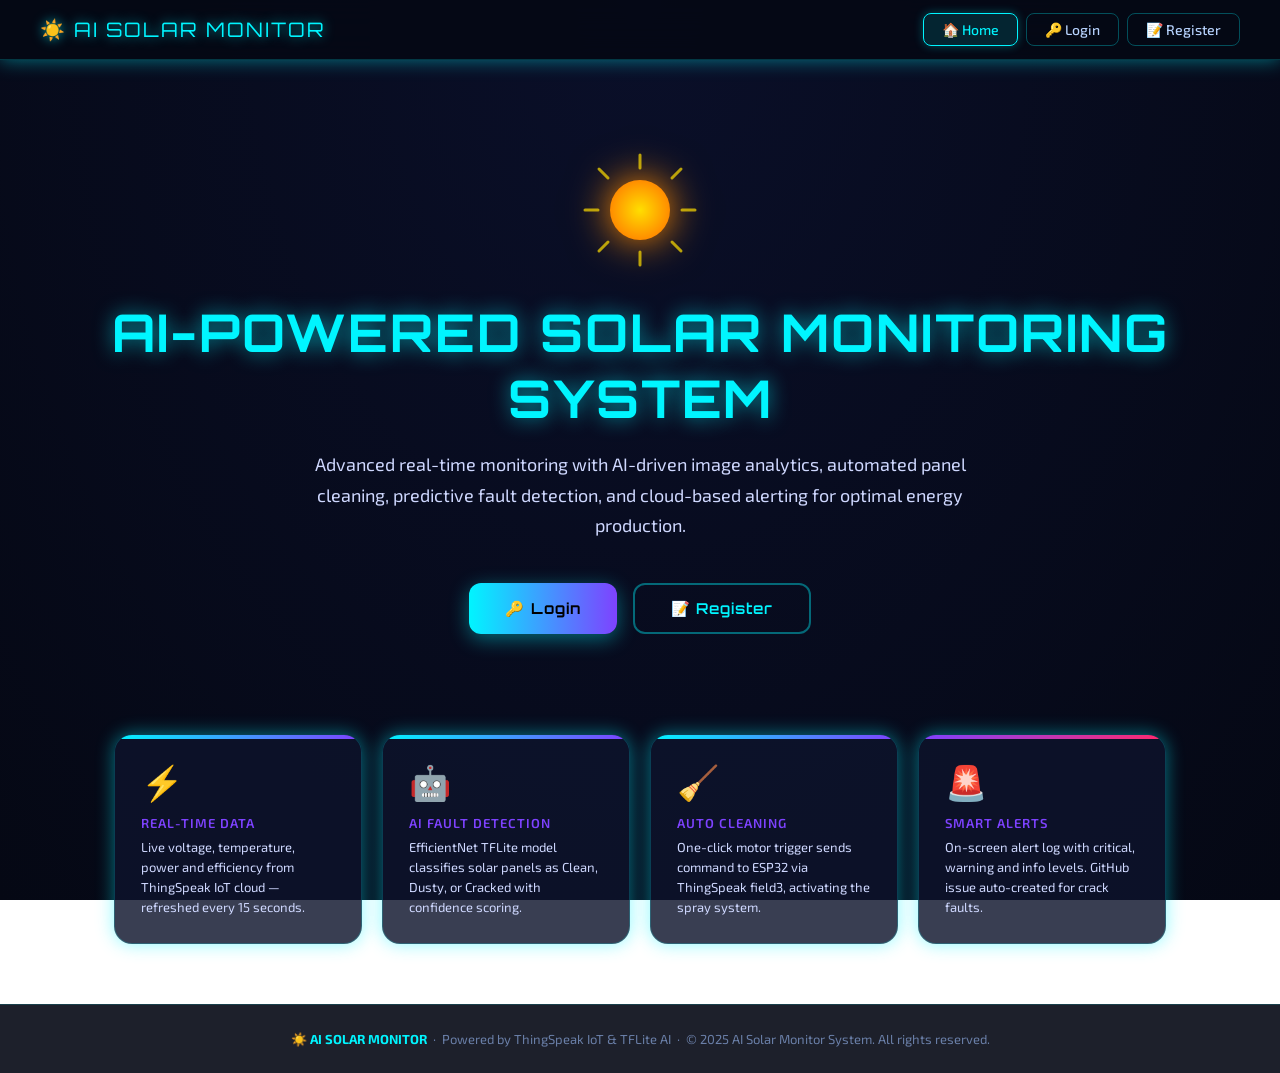
==== index.html @ 656ced1a "chore: clean up project - remove Streamlit, old templates, uploads, convert script and .h5 model; ad" ====
<!DOCTYPE html>
<html lang="en">
<head>
  <meta charset="UTF-8"/>
  <meta name="viewport" content="width=device-width,initial-scale=1.0"/>
  <meta name="description" content="AI-powered solar panel fault detection and real-time IoT monitoring dashboard with automated cleaning and alert system."/>
  <title>AI Solar Monitor — Smart Solar Dashboard</title>
  <link rel="preconnect" href="https://fonts.googleapis.com"/>
  <link href="https://fonts.googleapis.com/css2?family=Orbitron:wght@400;700;900&family=Exo+2:wght@300;400;500;600&display=swap" rel="stylesheet"/>
  <style>
    /* ── Reset & Root ──────────────────────────────────────────────────── */
    *,*::before,*::after{box-sizing:border-box;margin:0;padding:0}
    :root{
      --accent:#00f5ff;
      --accent2:#7e42ff;
      --accent3:#ff2a6d;
      --card-bg:rgba(14,20,45,0.82);
      --text:#e8f7ff;
      --glow:0 0 18px rgba(0,245,255,.45);
    }
    html{scroll-behavior:smooth}
    body{
      background:radial-gradient(ellipse at top,#0a0f29 0%,#050814 100%);
      background-attachment:fixed;
      color:var(--text);
      font-family:'Exo 2',sans-serif;
      min-height:100vh;
    }

    /* ── Scrollbar ──────────────────────────────────────────────────────── */
    ::-webkit-scrollbar{width:6px}
    ::-webkit-scrollbar-track{background:#050814}
    ::-webkit-scrollbar-thumb{background:var(--accent2);border-radius:3px}

    /* ── Nav ────────────────────────────────────────────────────────────── */
    nav{
      position:sticky;top:0;z-index:999;
      background:rgba(5,8,20,.88);
      backdrop-filter:blur(16px);
      border-bottom:1px solid rgba(0,245,255,.2);
      box-shadow:var(--glow);
      padding:13px 40px;
      display:flex;align-items:center;justify-content:space-between;
    }
    .nav-brand{
      font-family:'Orbitron',sans-serif;
      color:var(--accent);font-size:20px;letter-spacing:2px;
      text-shadow:0 0 12px rgba(0,245,255,.7);
    }
    .nav-links{display:flex;gap:8px;align-items:center}
    .nav-btn{
      background:transparent;
      border:1px solid rgba(0,245,255,.3);
      color:#b8d4ff;padding:7px 18px;border-radius:8px;
      cursor:pointer;font-family:'Exo 2',sans-serif;font-size:14px;font-weight:500;
      transition:all .25s;
    }
    .nav-btn:hover,.nav-btn.active{
      background:rgba(0,245,255,.12);
      border-color:var(--accent);color:var(--accent);
      box-shadow:0 0 10px rgba(0,245,255,.3);
    }
    .nav-user{
      color:#00ff2a;font-size:13px;font-weight:600;
      display:none;align-items:center;gap:6px;
    }
    .nav-dot{
      width:9px;height:9px;border-radius:50%;
      background:#00ff2a;box-shadow:0 0 8px #00ff2a;
      animation:dotPulse 2s infinite;
    }
    @keyframes dotPulse{
      0%{box-shadow:0 0 0 0 rgba(0,255,42,.7)}
      70%{box-shadow:0 0 0 7px rgba(0,255,42,0)}
      100%{box-shadow:0 0 0 0 rgba(0,255,42,0)}
    }

    /* ── Pages ──────────────────────────────────────────────────────────── */
    .page{display:none;animation:fadeIn .4s ease both}
    .page.active{display:block}
    @keyframes fadeIn{from{opacity:0;transform:translateY(16px)}to{opacity:1;transform:translateY(0)}}

    /* ── Hero ───────────────────────────────────────────────────────────── */
    .hero{text-align:center;padding:90px 24px 60px;position:relative}
    .sun-svg{filter:drop-shadow(0 0 18px #ff8c00);animation:sunPulse 4s infinite alternate}
    @keyframes sunPulse{
      0%{filter:drop-shadow(0 0 18px #ff8c00)}
      100%{filter:drop-shadow(0 0 36px #ff8c00) drop-shadow(0 0 50px rgba(255,140,0,.4))}
    }
    .hero h1{
      font-family:'Orbitron',sans-serif;
      font-size:clamp(26px,5vw,52px);
      color:var(--accent);
      text-shadow:0 0 20px rgba(0,245,255,.6);
      letter-spacing:2px;margin:26px 0 18px;
      animation:fadeUp .8s ease both;
    }
    .hero p{
      font-size:18px;color:#cfd8ff;
      max-width:700px;margin:0 auto 42px;
      line-height:1.7;animation:fadeUp .8s ease .2s both;
    }
    @keyframes fadeUp{
      from{opacity:0;transform:translateY(26px)}
      to{opacity:1;transform:translateY(0)}
    }

    /* ── Feature Grid ───────────────────────────────────────────────────── */
    .feat-grid{
      display:grid;grid-template-columns:repeat(auto-fit,minmax(220px,1fr));
      gap:20px;max-width:1100px;margin:0 auto 48px;padding:0 24px;
    }

    /* ── Cards ──────────────────────────────────────────────────────────── */
    .card{
      background:var(--card-bg);
      border:1px solid rgba(0,245,255,.2);
      border-radius:18px;padding:26px;
      backdrop-filter:blur(12px);
      box-shadow:var(--glow);
      transition:transform .35s,box-shadow .35s;
      position:relative;overflow:hidden;
      animation:fadeUp .7s ease both;
    }
    .card::before{
      content:'';position:absolute;top:0;left:0;width:100%;height:4px;
      background:linear-gradient(90deg,var(--accent),var(--accent2));
    }
    .card:hover{transform:translateY(-7px);box-shadow:0 16px 30px rgba(0,245,255,.3)}
    .card.accent3::before{background:linear-gradient(90deg,var(--accent2),var(--accent3))}
    .card-icon{font-size:34px;margin-bottom:12px}
    .card-label{
      color:var(--accent2);font-size:13px;font-weight:600;
      letter-spacing:1px;text-transform:uppercase;margin-bottom:6px;
    }
    .card h3{
      font-family:'Orbitron',sans-serif;color:var(--accent);
      font-size:18px;margin-bottom:12px;
    }
    .card p{color:#cfd8ff;font-size:13px;line-height:1.55}

    /* ── Metric Cards ───────────────────────────────────────────────────── */
    .metric-value{
      font-family:'Orbitron',sans-serif;
      font-size:38px;font-weight:900;color:#fff;
      text-shadow:0 0 12px rgba(255,255,255,.25);
      line-height:1;margin:6px 0 4px;
    }
    .metric-unit{color:var(--accent);font-size:13px;opacity:.85}

    /* ── CTA Buttons ────────────────────────────────────────────────────── */
    .cta-row{display:flex;justify-content:center;gap:16px;flex-wrap:wrap;margin:12px 0 40px}
    .btn-primary{
      padding:14px 36px;
      background:linear-gradient(90deg,var(--accent),var(--accent2));
      color:#000;font-weight:700;border:none;border-radius:12px;cursor:pointer;
      font-family:'Orbitron',sans-serif;letter-spacing:1px;font-size:15px;
      box-shadow:0 5px 20px rgba(0,245,255,.4);
      transition:transform .3s,box-shadow .3s;
    }
    .btn-primary:hover{transform:translateY(-4px);box-shadow:0 12px 28px rgba(0,245,255,.6)}
    .btn-secondary{
      padding:14px 36px;
      background:transparent;
      color:var(--accent);font-weight:600;
      border:2px solid rgba(0,245,255,.4);
      border-radius:12px;cursor:pointer;
      font-family:'Orbitron',sans-serif;letter-spacing:1px;font-size:15px;
      transition:all .3s;
    }
    .btn-secondary:hover{
      background:rgba(0,245,255,.1);border-color:var(--accent);
      box-shadow:0 0 18px rgba(0,245,255,.3);transform:translateY(-3px);
    }

    /* ── Auth Card ──────────────────────────────────────────────────────── */
    .auth-wrap{display:flex;justify-content:center;padding:70px 24px 40px}
    .auth-card{
      background:var(--card-bg);
      border:1px solid rgba(0,245,255,.25);
      border-radius:22px;padding:44px 40px;width:380px;max-width:100%;
      box-shadow:var(--glow),0 0 36px rgba(126,66,255,.3);
      backdrop-filter:blur(14px);position:relative;overflow:hidden;
      animation:cardIn .5s ease both;
    }
    @keyframes cardIn{from{opacity:0;transform:scale(.92)}to{opacity:1;transform:scale(1)}}
    .auth-card::before{
      content:'';position:absolute;top:0;left:0;width:100%;height:4px;
      background:linear-gradient(90deg,var(--accent),var(--accent2));
    }
    .auth-card h2{
      font-family:'Orbitron',sans-serif;color:var(--accent);
      text-align:center;font-size:22px;margin-bottom:28px;
      text-shadow:0 0 10px rgba(0,245,255,.5);
    }
    .form-group{margin-bottom:18px}
    .form-group label{display:block;color:#8fa2cc;font-size:13px;margin-bottom:6px}
    .form-group input{
      width:100%;padding:11px 14px;
      background:rgba(5,10,25,.75);
      border:1px solid rgba(0,245,255,.3);
      border-radius:10px;color:#fff;
      font-family:'Exo 2',sans-serif;font-size:15px;
      transition:border-color .3s,box-shadow .3s;
    }
    .form-group input:focus{
      outline:none;border-color:var(--accent);
      box-shadow:0 0 12px rgba(0,245,255,.4);
    }
    .auth-link{
      text-align:center;color:#7a8db0;font-size:13px;margin-top:16px;
    }
    .auth-link a{color:var(--accent);cursor:pointer;text-decoration:none}
    .auth-link a:hover{text-decoration:underline}

    /* ── Dashboard Layout ───────────────────────────────────────────────── */
    .dash-container{padding:24px 32px 40px;max-width:1400px;margin:0 auto}
    .dash-header{
      display:flex;align-items:center;justify-content:space-between;
      margin-bottom:28px;flex-wrap:wrap;gap:12px;
    }
    .dash-title{
      font-family:'Orbitron',sans-serif;color:var(--accent);
      font-size:26px;text-shadow:0 0 14px var(--accent);letter-spacing:1px;
    }
    .status-badge{
      display:flex;align-items:center;gap:8px;
      background:rgba(5,10,25,.7);
      padding:8px 18px;border-radius:20px;
      border:1px solid rgba(0,245,255,.3);font-size:13px;color:#cfd8ff;
    }

    /* ── Metrics Row ─────────────────────────────────────────────────────── */
    .metrics-row{
      display:grid;grid-template-columns:repeat(auto-fit,minmax(200px,1fr));
      gap:18px;margin-bottom:24px;
    }

    /* ── Divider ────────────────────────────────────────────────────────── */
    .divider{
      border:none;height:1px;
      background:linear-gradient(90deg,transparent,var(--accent),transparent);
      margin:32px 0;opacity:.4;
    }

    /* ── Live Graphs ────────────────────────────────────────────────────── */
    .graphs-row{display:grid;grid-template-columns:repeat(auto-fit,minmax(280px,1fr));gap:18px;margin-bottom:32px}
    .graph-card{
      background:var(--card-bg);
      border:1px solid rgba(0,245,255,.2);
      border-radius:18px;padding:18px;
      backdrop-filter:blur(10px);box-shadow:var(--glow);
      position:relative;overflow:hidden;transition:transform .3s;
    }
    .graph-card::before{
      content:'';position:absolute;top:0;left:0;width:100%;height:4px;
      background:linear-gradient(90deg,var(--accent),var(--accent2));
    }
    .graph-card:hover{transform:translateY(-5px)}
    .graph-card h4{
      font-family:'Orbitron',sans-serif;color:var(--accent2);
      font-size:13px;letter-spacing:1px;margin-bottom:10px;
    }
    .graph-card iframe{
      border-radius:10px;border:1px solid rgba(255,255,255,.08);
      width:100%;height:240px;display:block;
    }

    /* ── AI + Alerts Grid ───────────────────────────────────────────────── */
    .ai-alerts-grid{
      display:grid;grid-template-columns:1.1fr 1fr;gap:20px;
      margin-bottom:32px;
    }
    @media(max-width:900px){.ai-alerts-grid{grid-template-columns:1fr}}

    /* ── Upload Zone ─────────────────────────────────────────────────────── */
    .upload-zone{
      border:2px dashed rgba(0,245,255,.4);
      border-radius:14px;padding:32px 20px;text-align:center;
      cursor:pointer;transition:all .3s;margin-bottom:16px;
      background:rgba(0,245,255,.03);
    }
    .upload-zone:hover,.upload-zone.drag{
      border-color:var(--accent);
      background:rgba(0,245,255,.08);
      box-shadow:0 0 20px rgba(0,245,255,.2);
    }
    .upload-zone p{color:#8fa2cc;font-size:14px;margin-top:8px}
    #preview-img{
      max-width:100%;border-radius:12px;margin:12px 0;
      border:1px solid rgba(0,245,255,.2);display:none;
    }
    #file-input{display:none}

    /* ── Prediction Result ───────────────────────────────────────────────── */
    #result-area{display:none;margin-top:16px;animation:fadeIn .4s ease}
    .pred-badge{
      display:inline-block;padding:10px 26px;border-radius:30px;
      font-family:'Orbitron',sans-serif;font-size:20px;font-weight:700;
      letter-spacing:1px;margin:10px 0;
    }
    .pred-clean{background:rgba(0,255,42,.15);border:2px solid #00ff2a;color:#00ff2a}
    .pred-crack{background:rgba(255,42,109,.15);border:2px solid #ff2a6d;color:#ff2a6d}
    .pred-dust{background:rgba(255,180,0,.15);border:2px solid #ffb400;color:#ffb400}
    .prob-bar-wrap{margin:6px 0}
    .prob-label{font-size:13px;color:#8fa2cc;margin-bottom:3px;display:flex;justify-content:space-between}
    .prob-bar-bg{background:rgba(255,255,255,.08);border-radius:4px;height:8px;overflow:hidden}
    .prob-bar-fill{height:100%;border-radius:4px;transition:width .8s cubic-bezier(.4,0,.2,1)}
    .fill-clean{background:linear-gradient(90deg,#00ff2a,#00b31c)}
    .fill-crack{background:linear-gradient(90deg,#ff2a6d,#c40042)}
    .fill-dust{background:linear-gradient(90deg,#ffb400,#cc8f00)}

    /* ── Alert Log ───────────────────────────────────────────────────────── */
    .alert-log{
      max-height:320px;overflow-y:auto;
      display:flex;flex-direction:column;gap:6px;
      margin-bottom:12px;
    }
    .alert-entry{
      padding:9px 13px;border-radius:8px;font-family:monospace;font-size:12px;
    }
    .alert-critical{background:rgba(255,42,109,.15);border-left:4px solid #ff2a6d}
    .alert-warning{background:rgba(255,180,0,.12);border-left:4px solid #ffb400}
    .alert-success{background:rgba(0,255,42,.1);border-left:4px solid #00ff2a}
    .alert-info{background:rgba(0,245,255,.1);border-left:4px solid var(--accent)}

    /* ── Cleaning Control Card ───────────────────────────────────────────── */
    .cleaning-card{margin-top:18px}

    /* ── News ────────────────────────────────────────────────────────────── */
    .news-grid{display:grid;grid-template-columns:repeat(auto-fit,minmax(240px,1fr));gap:16px;margin-bottom:40px}
    .news-item{
      background:var(--card-bg);
      border:1px solid rgba(0,245,255,.2);
      border-radius:14px;padding:20px;
      backdrop-filter:blur(10px);box-shadow:var(--glow);
      transition:transform .3s,box-shadow .3s;
      position:relative;overflow:hidden;
    }
    .news-item::before{
      content:'';position:absolute;top:0;left:0;width:100%;height:4px;
      background:linear-gradient(90deg,var(--accent2),var(--accent3));
    }
    .news-item:hover{transform:translateY(-5px);box-shadow:0 10px 24px rgba(0,245,255,.25)}
    .news-item h4{color:var(--accent);font-size:15px;margin-bottom:8px;font-weight:600}
    .news-item p{color:#cfd8ff;font-size:13px;line-height:1.55}

    /* ── Spinner ─────────────────────────────────────────────────────────── */
    .spinner{
      width:32px;height:32px;border:3px solid rgba(0,245,255,.2);
      border-top-color:var(--accent);border-radius:50%;
      animation:spin .8s linear infinite;margin:16px auto;display:none;
    }
    @keyframes spin{to{transform:rotate(360deg)}}

    /* ── Footer ──────────────────────────────────────────────────────────── */
    footer{
      background:rgba(5,8,20,.9);
      border-top:1px solid rgba(0,245,255,.15);
      padding:26px 40px;text-align:center;
      color:#6a7fa8;font-size:13px;margin-top:60px;
    }
    footer strong{color:var(--accent)}

    /* ── Toast ───────────────────────────────────────────────────────────── */
    #toast{
      position:fixed;bottom:24px;right:24px;z-index:9999;
      padding:13px 22px;border-radius:12px;font-size:14px;
      background:rgba(0,245,255,.15);border:1px solid var(--accent);
      color:var(--accent);backdrop-filter:blur(12px);
      box-shadow:var(--glow);display:none;
      animation:toastIn .3s ease;
    }
    @keyframes toastIn{from{opacity:0;transform:translateY(14px)}to{opacity:1;transform:translateY(0)}}

    /* ── Refresh btn ─────────────────────────────────────────────────────── */
    .refresh-row{display:flex;justify-content:flex-end;margin-bottom:12px}
    .btn-sm{
      padding:8px 16px;border-radius:8px;
      background:rgba(0,245,255,.08);border:1px solid rgba(0,245,255,.3);
      color:var(--accent);cursor:pointer;font-size:13px;
      transition:all .25s;
    }
    .btn-sm:hover{background:rgba(0,245,255,.18);box-shadow:0 0 12px rgba(0,245,255,.3)}

    @media(max-width:680px){
      nav{padding:12px 16px}
      .dash-container{padding:16px}
    }
  </style>
</head>
<body>

<!-- ── Navigation ─────────────────────────────────────────────────────────── -->
<nav id="navbar">
  <div class="nav-brand">☀️ AI SOLAR MONITOR</div>
  <div style="display:flex;align-items:center;gap:14px;flex-wrap:wrap">
    <div class="nav-user" id="nav-user">
      <div class="nav-dot"></div>
      <span id="nav-username"></span>
    </div>
    <div class="nav-links">
      <button class="nav-btn active" id="btn-home" onclick="showPage('home')">🏠 Home</button>
      <button class="nav-btn" id="btn-dashboard" onclick="showPage('dashboard')" style="display:none">📊 Dashboard</button>
      <button class="nav-btn" id="btn-login" onclick="showPage('login')">🔑 Login</button>
      <button class="nav-btn" id="btn-register" onclick="showPage('register')">📝 Register</button>
      <button class="nav-btn" id="btn-logout" onclick="logout()" style="display:none">🚪 Logout</button>
    </div>
  </div>
</nav>

<!-- ── Toast ─────────────────────────────────────────────────────────────── -->
<div id="toast"></div>

<!-- ═══════════════════  HOME PAGE  ═══════════════════ -->
<div class="page active" id="page-home">
  <div class="hero">
    <svg class="sun-svg" width="120" height="120" viewBox="0 0 120 120" xmlns="http://www.w3.org/2000/svg">
      <defs>
        <radialGradient id="sg" cx="50%" cy="50%" r="50%">
          <stop offset="0%" stop-color="#ffde00"/>
          <stop offset="100%" stop-color="#ff8c00"/>
        </radialGradient>
      </defs>
      <circle cx="60" cy="60" r="30" fill="url(#sg)"/>
      <g stroke="#ffde00" stroke-width="3" stroke-linecap="round" opacity=".7">
        <line x1="60" y1="5"   x2="60" y2="18"/>
        <line x1="60" y1="102" x2="60" y2="115"/>
        <line x1="5"  y1="60"  x2="18" y2="60"/>
        <line x1="102" y1="60" x2="115" y2="60"/>
        <line x1="19" y1="19"  x2="28" y2="28"/>
        <line x1="92" y1="92"  x2="101" y2="101"/>
        <line x1="101" y1="19" x2="92" y2="28"/>
        <line x1="28" y1="92"  x2="19" y2="101"/>
      </g>
    </svg>
    <h1>AI-POWERED SOLAR MONITORING SYSTEM</h1>
    <p>Advanced real-time monitoring with AI-driven image analytics, automated panel cleaning, predictive fault detection, and cloud-based alerting for optimal energy production.</p>
    <div class="cta-row" id="home-cta-guest">
      <button class="btn-primary" onclick="showPage('login')">🔑 Login</button>
      <button class="btn-secondary" onclick="showPage('register')">📝 Register</button>
    </div>
    <div class="cta-row" id="home-cta-user" style="display:none">
      <button class="btn-primary" onclick="showPage('dashboard')">📊 View Dashboard</button>
    </div>
  </div>

  <div class="feat-grid">
    <div class="card" style="animation-delay:0s">
      <div class="card-icon">⚡</div>
      <div class="card-label">Real-Time Data</div>
      <p>Live voltage, temperature, power and efficiency from ThingSpeak IoT cloud — refreshed every 15 seconds.</p>
    </div>
    <div class="card" style="animation-delay:.08s">
      <div class="card-icon">🤖</div>
      <div class="card-label">AI Fault Detection</div>
      <p>EfficientNet TFLite model classifies solar panels as Clean, Dusty, or Cracked with confidence scoring.</p>
    </div>
    <div class="card" style="animation-delay:.16s">
      <div class="card-icon">🧹</div>
      <div class="card-label">Auto Cleaning</div>
      <p>One-click motor trigger sends command to ESP32 via ThingSpeak field3, activating the spray system.</p>
    </div>
    <div class="card accent3" style="animation-delay:.24s">
      <div class="card-icon">🚨</div>
      <div class="card-label">Smart Alerts</div>
      <p>On-screen alert log with critical, warning and info levels. GitHub issue auto-created for crack faults.</p>
    </div>
  </div>
</div>

<!-- ═══════════════════  LOGIN PAGE  ═══════════════════ -->
<div class="page" id="page-login">
  <div class="auth-wrap">
    <div class="auth-card">
      <h2>🔐 ACCESS PORTAL</h2>
      <div class="form-group">
        <label for="li-user">Username</label>
        <input id="li-user" type="text" placeholder="Enter username" autocomplete="username"/>
      </div>
      <div class="form-group">
        <label for="li-pass">Password</label>
        <input id="li-pass" type="password" placeholder="Enter password" autocomplete="current-password"/>
      </div>
      <button class="btn-primary" style="width:100%;margin-top:8px" onclick="doLogin()">AUTHENTICATE</button>
      <p class="auth-link">No account? <a onclick="showPage('register')">Register here</a></p>
    </div>
  </div>
</div>

<!-- ═══════════════════  REGISTER PAGE  ═══════════════════ -->
<div class="page" id="page-register">
  <div class="auth-wrap">
    <div class="auth-card">
      <h2>🛸 REGISTER SYSTEM</h2>
      <div class="form-group">
        <label for="reg-user">Choose Username</label>
        <input id="reg-user" type="text" placeholder="Username" autocomplete="username"/>
      </div>
      <div class="form-group">
        <label for="reg-pass">Choose Password</label>
        <input id="reg-pass" type="password" placeholder="Password" autocomplete="new-password"/>
      </div>
      <button class="btn-primary" style="width:100%;margin-top:8px" onclick="doRegister()">CREATE ACCOUNT</button>
      <p class="auth-link">Already have an account? <a onclick="showPage('login')">Login</a></p>
    </div>
  </div>
</div>

<!-- ═══════════════════  DASHBOARD PAGE  ═══════════════════ -->
<div class="page" id="page-dashboard">
  <div class="dash-container">

    <!-- Header -->
    <div class="dash-header">
      <div class="dash-title">SOLAR CONTROL DASHBOARD</div>
      <div class="status-badge">
        <div class="nav-dot"></div>
        <span>SYSTEM ONLINE</span>
      </div>
    </div>

    <!-- Metric Cards -->
    <div class="metrics-row">
      <div class="card" style="text-align:center">
        <div class="card-icon">⚡</div>
        <div class="card-label">Voltage</div>
        <div class="metric-value" id="m-voltage">--</div>
        <div class="metric-unit">VOLTS</div>
      </div>
      <div class="card" style="text-align:center">
        <div class="card-icon">🌡️</div>
        <div class="card-label">Temperature</div>
        <div class="metric-value" id="m-temp">--</div>
        <div class="metric-unit">°C</div>
      </div>
      <div class="card" style="text-align:center">
        <div class="card-icon">🔋</div>
        <div class="card-label">Power Output</div>
        <div class="metric-value" id="m-power">--</div>
        <div class="metric-unit">WATTS</div>
      </div>
      <div class="card" style="text-align:center">
        <div class="card-icon">☀️</div>
        <div class="card-label">Efficiency</div>
        <div class="metric-value" id="m-eff">--</div>
        <div class="metric-unit">PERCENT</div>
      </div>
    </div>

    <!-- Refresh -->
    <div class="refresh-row">
      <button class="btn-sm" onclick="fetchThingSpeak(true)">🔄 Refresh Data</button>
    </div>

    <hr class="divider"/>

    <!-- Live Graphs -->
    <h3 style="font-family:'Orbitron',sans-serif;color:var(--accent);font-size:18px;margin-bottom:16px;">📈 LIVE DATA STREAMS</h3>
    <div class="graphs-row">
      <div class="graph-card">
        <h4>FIELD 1 – Voltage</h4>
        <iframe id="graph-voltage"
          src="https://thingspeak.com/channels/2679947/charts/1?bgcolor=%23000&color=%2300ffb3&dynamic=true&type=line&results=60"
          frameborder="0" scrolling="no" title="Voltage graph"></iframe>
      </div>
      <div class="graph-card">
        <h4>FIELD 2 – Temperature</h4>
        <iframe id="graph-temp"
          src="https://thingspeak.com/channels/2679947/charts/2?bgcolor=%23000&color=%23ff6b6b&dynamic=true&type=line&results=60"
          frameborder="0" scrolling="no" title="Temperature graph"></iframe>
      </div>
      <div class="graph-card">
        <h4>FIELD 4 – Extra</h4>
        <iframe id="graph-extra"
          src="https://thingspeak.com/channels/2679947/charts/4?bgcolor=%23000&color=%230084ff&dynamic=true&type=line&results=60"
          frameborder="0" scrolling="no" title="Extra field graph"></iframe>
      </div>
    </div>

    <hr class="divider"/>

    <!-- AI Analyser + Alerts -->
    <div class="ai-alerts-grid">

      <!-- AI Analyser -->
      <div>
        <div class="card" style="margin-bottom:18px">
          <h3>🤖 AI IMAGE ANALYSER (ESP32-CAM)</h3>
          <label for="file-input">
            <div class="upload-zone" id="drop-zone">
              <div style="font-size:36px">📷</div>
              <p>Click or drag &amp; drop a solar panel image<br><small style="color:#6a7fa8">(JPG / PNG)</small></p>
            </div>
          </label>
          <input type="file" id="file-input" accept="image/jpeg,image/png" onchange="handleFile(event)"/>
          <img id="preview-img" alt="Uploaded solar panel"/>
          <div class="spinner" id="spinner"></div>
          <div id="result-area">
            <div style="text-align:center">
              <span class="pred-badge" id="pred-badge"></span>
              <div style="color:#cfd8ff;font-size:14px;margin-bottom:14px">
                Confidence: <strong style="color:var(--accent)" id="pred-conf"></strong>
              </div>
            </div>
            <div id="prob-bars"></div>
          </div>
        </div>

        <!-- Cleaning Control -->
        <div class="card cleaning-card">
          <h3>🧹 CLEANING SYSTEM CONTROL</h3>
          <p style="margin-bottom:16px;color:#8fa2cc;font-size:13px">Manually activate the motor and pump to clean the solar panel surface.</p>
          <button class="btn-primary" onclick="triggerMotor()">🚿 ACTIVATE CLEANING MOTOR</button>
        </div>
      </div>

      <!-- Alert Log -->
      <div class="card" style="display:flex;flex-direction:column">
        <h3>🚨 ALERT &amp; NOTIFICATION LOG</h3>
        <div class="alert-log" id="alert-log">
          <div class="alert-entry alert-info">System initialising. No alerts yet.</div>
        </div>
        <button class="btn-sm" onclick="clearAlerts()">🗑️ Clear Log</button>
      </div>
    </div>

    <hr class="divider"/>

    <!-- News -->
    <h3 style="font-family:'Orbitron',sans-serif;color:var(--accent);font-size:18px;margin-bottom:16px;">📡 SOLAR ENERGY INTELLIGENCE</h3>
    <div class="news-grid">
      <div class="news-item">
        <h4>Quantum Solar Cells Break Efficiency Records</h4>
        <p>New photovoltaic technology achieves 47% efficiency in lab conditions, shattering previous benchmarks.</p>
      </div>
      <div class="news-item">
        <h4>AI-Optimised Solar Farms Increase Output by 22%</h4>
        <p>Machine-learning algorithms dynamically adjust panel angles for maximum sun exposure throughout the day.</p>
      </div>
      <div class="news-item">
        <h4>Space-Based Solar Power Becomes Reality</h4>
        <p>Orbital collectors now transmitting clean energy to ground stations 24/7, unaffected by weather.</p>
      </div>
      <div class="news-item">
        <h4>Self-Cleaning Nano-Coatings Revolutionise Maintenance</h4>
        <p>New surface treatment reduces dust accumulation by 85% on solar panels, cutting cleaning costs dramatically.</p>
      </div>
    </div>

  </div><!-- .dash-container -->
</div><!-- #page-dashboard -->

<!-- ── Footer ─────────────────────────────────────────────────────────────── -->
<footer>
  <strong>☀️ AI SOLAR MONITOR</strong> &nbsp;·&nbsp;
  Powered by ThingSpeak IoT &amp; TFLite AI &nbsp;·&nbsp;
  © 2025 AI Solar Monitor System. All rights reserved.
</footer>

<!-- ═══════════════════  JAVASCRIPT  ═══════════════════ -->
<script>
// ── Config ─────────────────────────────────────────────────────────────────
const CHANNEL_ID   = "2679947";
const READ_API_KEY = "KR8S190NY76UDC68";
const WRITE_API_KEY= "EUACAIBRUDUPQYTN";
const FLASK_BASE   = "";  // same origin, e.g. http://localhost:5000

// ── State ──────────────────────────────────────────────────────────────────
let loggedIn   = false;
let username   = "";
let alerts     = [];
let lastFetch  = 0;

// ── Navigation ──────────────────────────────────────────────────────────────
function showPage(name) {
  document.querySelectorAll(".page").forEach(p => p.classList.remove("active"));
  document.querySelectorAll(".nav-btn").forEach(b => b.classList.remove("active"));

  const page = document.getElementById("page-" + name);
  if (page) page.classList.add("active");

  const btn = document.getElementById("btn-" + name);
  if (btn) btn.classList.add("active");

  if (name === "dashboard") {
    if (!loggedIn) { showPage("login"); return; }
    fetchThingSpeak(false);
    startAutoRefresh();
  }
  window.scrollTo({top:0,behavior:"smooth"});
}

// ── Auth ────────────────────────────────────────────────────────────────────
function doLogin() {
  const u = document.getElementById("li-user").value.trim();
  const p = document.getElementById("li-pass").value.trim();
  if (!u || !p) { toast("Please enter both username and password.", "warn"); return; }
  loggedIn = true; username = u;
  updateNavForLogin();
  logAlert("success", `User '${u}' authenticated.`);
  toast("✅ Authentication successful! Redirecting…");
  setTimeout(() => showPage("dashboard"), 600);
}

function doRegister() {
  const u = document.getElementById("reg-user").value.trim();
  const p = document.getElementById("reg-pass").value.trim();
  if (!u || !p) { toast("Please fill in all fields.", "warn"); return; }
  logAlert("info", `New account created for '${u}'.`);
  toast("✅ Account created! Please log in.");
  setTimeout(() => showPage("login"), 700);
}

function logout() {
  loggedIn = false; username = "";
  updateNavForLogout();
  showPage("home");
  toast("Logged out successfully.");
}

function updateNavForLogin() {
  document.getElementById("nav-user").style.display = "flex";
  document.getElementById("nav-username").textContent = username;
  document.getElementById("btn-dashboard").style.display = "";
  document.getElementById("btn-logout").style.display = "";
  document.getElementById("btn-login").style.display = "none";
  document.getElementById("btn-register").style.display = "none";
  document.getElementById("home-cta-guest").style.display = "none";
  document.getElementById("home-cta-user").style.display = "flex";
}

function updateNavForLogout() {
  document.getElementById("nav-user").style.display = "none";
  document.getElementById("btn-dashboard").style.display = "none";
  document.getElementById("btn-logout").style.display = "none";
  document.getElementById("btn-login").style.display = "";
  document.getElementById("btn-register").style.display = "";
  document.getElementById("home-cta-guest").style.display = "flex";
  document.getElementById("home-cta-user").style.display = "none";
}

// ── ThingSpeak ──────────────────────────────────────────────────────────────
async function fetchThingSpeak(force=false) {
  const now = Date.now() / 1000;
  if (!force && now - lastFetch < 15) return;
  try {
    const url = `https://api.thingspeak.com/channels/${CHANNEL_ID}/feeds/last.json?api_key=${READ_API_KEY}`;
    const res  = await fetch(url);
    const data = await res.json();
    const voltage = parseFloat(data.field1) || 0;
    const temp    = parseFloat(data.field2) || 0;
    const power   = (voltage * 8.5).toFixed(1);
    const eff     = Math.min(98, (voltage / 24 * 100)).toFixed(1);
    document.getElementById("m-voltage").textContent = voltage.toFixed(1);
    document.getElementById("m-temp").textContent    = temp.toFixed(1);
    document.getElementById("m-power").textContent   = power;
    document.getElementById("m-eff").textContent     = eff;
    lastFetch = now;
  } catch(e) {
    console.warn("ThingSpeak fetch failed:", e);
  }
}

let refreshTimer = null;
function startAutoRefresh() {
  if (refreshTimer) clearInterval(refreshTimer);
  refreshTimer = setInterval(() => {
    if (loggedIn && document.getElementById("page-dashboard").classList.contains("active"))
      fetchThingSpeak(true);
  }, 15000);
}

// ── Motor Trigger ───────────────────────────────────────────────────────────
async function triggerMotor() {
  try {
    await fetch(`https://api.thingspeak.com/update?api_key=${WRITE_API_KEY}&field3=1`);
    logAlert("success", "Cleaning motor activated via ThingSpeak field3=1");
    toast("✅ Motor command sent!");
  } catch(e) {
    logAlert("critical", `Motor trigger failed: ${e.message}`);
    toast("❌ Motor trigger failed.", "error");
  }
}

// ── Image Upload & Predict ──────────────────────────────────────────────────
const dropZone  = document.getElementById("drop-zone");
const fileInput = document.getElementById("file-input");
const preview   = document.getElementById("preview-img");

dropZone.addEventListener("dragover", e => { e.preventDefault(); dropZone.classList.add("drag"); });
dropZone.addEventListener("dragleave", () => dropZone.classList.remove("drag"));
dropZone.addEventListener("drop", e => {
  e.preventDefault(); dropZone.classList.remove("drag");
  if (e.dataTransfer.files[0]) processFile(e.dataTransfer.files[0]);
});

function handleFile(e) { if (e.target.files[0]) processFile(e.target.files[0]); }

async function processFile(file) {
  // Show preview
  const reader = new FileReader();
  reader.onload = ev => { preview.src = ev.target.result; preview.style.display = "block"; };
  reader.readAsDataURL(file);

  // Hide old result
  document.getElementById("result-area").style.display = "none";
  document.getElementById("spinner").style.display = "block";

  // Call Flask /predict
  const form = new FormData();
  form.append("image", file);
  try {
    const res  = await fetch(`${FLASK_BASE}/predict`, { method:"POST", body: form });
    const data = await res.json();
    if (data.error) throw new Error(data.error);
    showResult(data);
  } catch(e) {
    document.getElementById("spinner").style.display = "none";
    logAlert("critical", `Prediction failed: ${e.message}`);
    toast("❌ Model error: " + e.message, "error");
  }
}

function showResult(data) {
  document.getElementById("spinner").style.display = "none";
  document.getElementById("result-area").style.display = "block";

  const badge = document.getElementById("pred-badge");
  badge.textContent = data.label.toUpperCase();
  badge.className   = `pred-badge pred-${data.label}`;
  document.getElementById("pred-conf").textContent = (data.confidence * 100).toFixed(1) + "%";

  // Probability bars
  const bars = document.getElementById("prob-bars");
  bars.innerHTML = "";
  const classOrder = ["clean","crack","dust"];
  classOrder.forEach(name => {
    const val = (data.probabilities[name] || 0) * 100;
    bars.innerHTML += `
      <div class="prob-bar-wrap">
        <div class="prob-label"><span>${name.charAt(0).toUpperCase()+name.slice(1)}</span><span>${val.toFixed(1)}%</span></div>
        <div class="prob-bar-bg"><div class="prob-bar-fill fill-${name}" style="width:${val}%"></div></div>
      </div>`;
  });

  // Actions
  if (data.label === "dust") {
    logAlert("warning", "Dust detected. Performance degraded. Activating spray.");
    toast("⚙️ Dust detected — triggering cleaning motor…", "warn");
    triggerMotor();
  } else if (data.label === "crack") {
    logAlert("critical", "Crack detected! Efficiency catastrophic.");
    toast("🚨 Critical crack detected!", "error");
  } else {
    logAlert("info", "Scan clear. System nominal.");
    toast("✅ Panel is clean — peak efficiency.");
  }
}

// ── Alert Log ───────────────────────────────────────────────────────────────
function logAlert(level, msg) {
  const ts  = new Date().toLocaleTimeString();
  const obj = { ts, level, msg };
  alerts.unshift(obj);
  renderAlerts();
}

function renderAlerts() {
  const el = document.getElementById("alert-log");
  if (alerts.length === 0) {
    el.innerHTML = '<div class="alert-entry alert-info">No alerts yet.</div>';
    return;
  }
  const clsMap = { critical:"alert-critical", warning:"alert-warning", success:"alert-success", info:"alert-info" };
  el.innerHTML = alerts.slice(0,12).map(a =>
    `<div class="alert-entry ${clsMap[a.level]||"alert-info"}">[${a.ts}] ${a.level.toUpperCase()}: ${a.msg}</div>`
  ).join("");
}

function clearAlerts() { alerts = []; renderAlerts(); }

// ── Toast ───────────────────────────────────────────────────────────────────
let toastTimer = null;
function toast(msg, type="info") {
  const el = document.getElementById("toast");
  el.textContent = msg;
  el.style.display = "block";
  const colors = { info:"var(--accent)", warn:"#ffb400", error:"#ff2a6d" };
  el.style.borderColor = colors[type] || colors.info;
  el.style.color       = colors[type] || colors.info;
  if (toastTimer) clearTimeout(toastTimer);
  toastTimer = setTimeout(() => { el.style.display = "none"; }, 3500);
}

// ── Enter key support ───────────────────────────────────────────────────────
document.getElementById("li-pass").addEventListener("keydown",   e => e.key==="Enter" && doLogin());
document.getElementById("reg-pass").addEventListener("keydown",  e => e.key==="Enter" && doRegister());
</script>
</body>
</html>
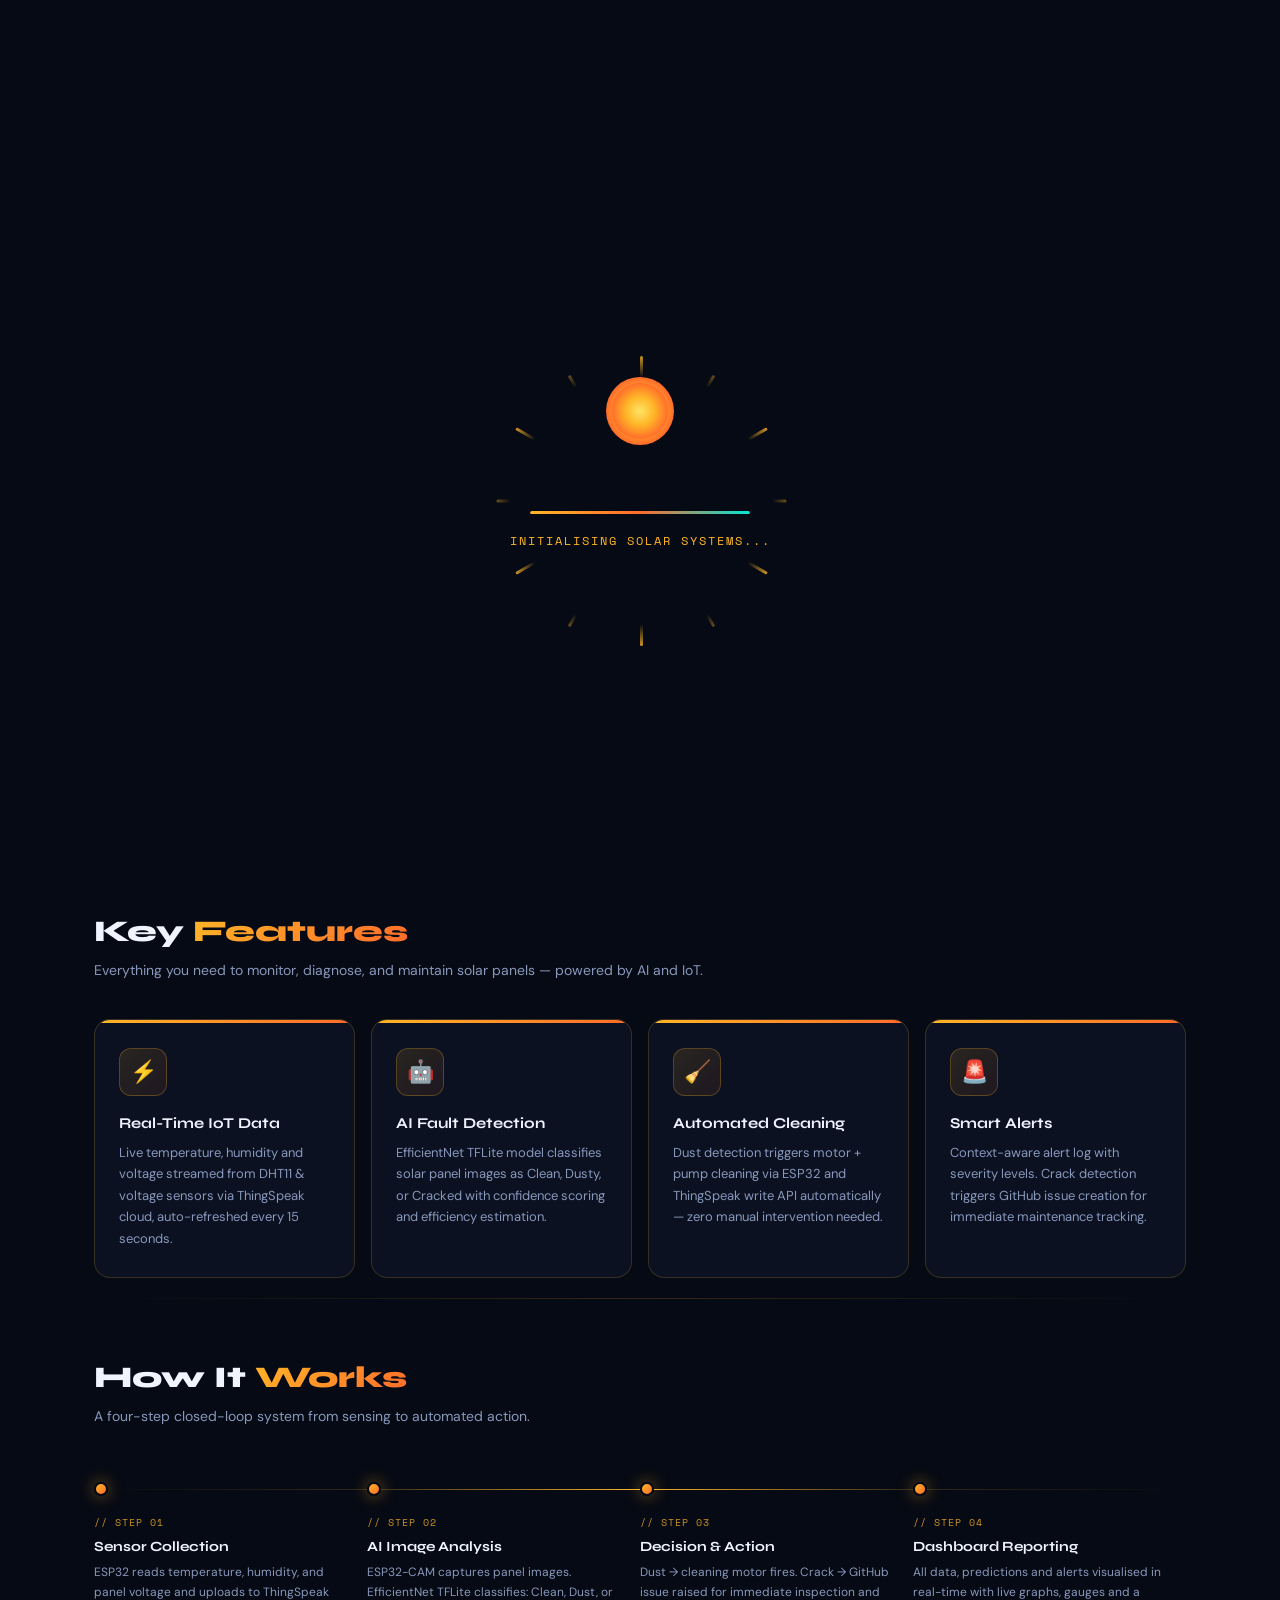
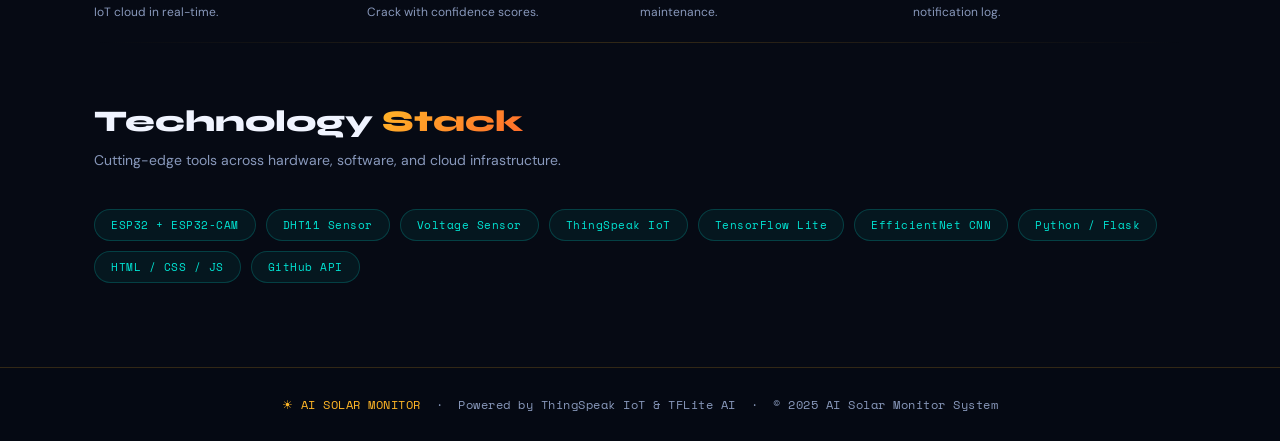
==== commit ee2e4e32: "feat: full UI redesign - loading screen, solar animations, particles, new design system (Syne/Space " ====
--- a/index.html
+++ b/index.html
@@ -1,901 +1,2497 @@
 <!DOCTYPE html>
 <html lang="en">
+
 <head>
-  <meta charset="UTF-8"/>
-  <meta name="viewport" content="width=device-width,initial-scale=1.0"/>
-  <meta name="description" content="AI-powered solar panel fault detection and real-time IoT monitoring dashboard with automated cleaning and alert system."/>
+  <meta charset="UTF-8" />
+  <meta name="viewport" content="width=device-width,initial-scale=1.0" />
   <title>AI Solar Monitor — Smart Solar Dashboard</title>
-  <link rel="preconnect" href="https://fonts.googleapis.com"/>
-  <link href="https://fonts.googleapis.com/css2?family=Orbitron:wght@400;700;900&family=Exo+2:wght@300;400;500;600&display=swap" rel="stylesheet"/>
+  <link rel="preconnect" href="https://fonts.googleapis.com" />
+  <link
+    href="https://fonts.googleapis.com/css2?family=Syne:wght@400;600;700;800&family=Space+Mono:wght@400;700&family=DM+Sans:wght@300;400;500&display=swap"
+    rel="stylesheet" />
   <style>
-    /* ── Reset & Root ──────────────────────────────────────────────────── */
-    *,*::before,*::after{box-sizing:border-box;margin:0;padding:0}
-    :root{
-      --accent:#00f5ff;
-      --accent2:#7e42ff;
-      --accent3:#ff2a6d;
-      --card-bg:rgba(14,20,45,0.82);
-      --text:#e8f7ff;
-      --glow:0 0 18px rgba(0,245,255,.45);
-    }
-    html{scroll-behavior:smooth}
-    body{
-      background:radial-gradient(ellipse at top,#0a0f29 0%,#050814 100%);
-      background-attachment:fixed;
-      color:var(--text);
-      font-family:'Exo 2',sans-serif;
-      min-height:100vh;
-    }
-
-    /* ── Scrollbar ──────────────────────────────────────────────────────── */
-    ::-webkit-scrollbar{width:6px}
-    ::-webkit-scrollbar-track{background:#050814}
-    ::-webkit-scrollbar-thumb{background:var(--accent2);border-radius:3px}
-
-    /* ── Nav ────────────────────────────────────────────────────────────── */
-    nav{
-      position:sticky;top:0;z-index:999;
-      background:rgba(5,8,20,.88);
-      backdrop-filter:blur(16px);
-      border-bottom:1px solid rgba(0,245,255,.2);
-      box-shadow:var(--glow);
-      padding:13px 40px;
-      display:flex;align-items:center;justify-content:space-between;
-    }
-    .nav-brand{
-      font-family:'Orbitron',sans-serif;
-      color:var(--accent);font-size:20px;letter-spacing:2px;
-      text-shadow:0 0 12px rgba(0,245,255,.7);
-    }
-    .nav-links{display:flex;gap:8px;align-items:center}
-    .nav-btn{
-      background:transparent;
-      border:1px solid rgba(0,245,255,.3);
-      color:#b8d4ff;padding:7px 18px;border-radius:8px;
-      cursor:pointer;font-family:'Exo 2',sans-serif;font-size:14px;font-weight:500;
-      transition:all .25s;
-    }
-    .nav-btn:hover,.nav-btn.active{
-      background:rgba(0,245,255,.12);
-      border-color:var(--accent);color:var(--accent);
-      box-shadow:0 0 10px rgba(0,245,255,.3);
-    }
-    .nav-user{
-      color:#00ff2a;font-size:13px;font-weight:600;
-      display:none;align-items:center;gap:6px;
-    }
-    .nav-dot{
-      width:9px;height:9px;border-radius:50%;
-      background:#00ff2a;box-shadow:0 0 8px #00ff2a;
-      animation:dotPulse 2s infinite;
-    }
-    @keyframes dotPulse{
-      0%{box-shadow:0 0 0 0 rgba(0,255,42,.7)}
-      70%{box-shadow:0 0 0 7px rgba(0,255,42,0)}
-      100%{box-shadow:0 0 0 0 rgba(0,255,42,0)}
-    }
-
-    /* ── Pages ──────────────────────────────────────────────────────────── */
-    .page{display:none;animation:fadeIn .4s ease both}
-    .page.active{display:block}
-    @keyframes fadeIn{from{opacity:0;transform:translateY(16px)}to{opacity:1;transform:translateY(0)}}
-
-    /* ── Hero ───────────────────────────────────────────────────────────── */
-    .hero{text-align:center;padding:90px 24px 60px;position:relative}
-    .sun-svg{filter:drop-shadow(0 0 18px #ff8c00);animation:sunPulse 4s infinite alternate}
-    @keyframes sunPulse{
-      0%{filter:drop-shadow(0 0 18px #ff8c00)}
-      100%{filter:drop-shadow(0 0 36px #ff8c00) drop-shadow(0 0 50px rgba(255,140,0,.4))}
-    }
-    .hero h1{
-      font-family:'Orbitron',sans-serif;
-      font-size:clamp(26px,5vw,52px);
-      color:var(--accent);
-      text-shadow:0 0 20px rgba(0,245,255,.6);
-      letter-spacing:2px;margin:26px 0 18px;
-      animation:fadeUp .8s ease both;
-    }
-    .hero p{
-      font-size:18px;color:#cfd8ff;
-      max-width:700px;margin:0 auto 42px;
-      line-height:1.7;animation:fadeUp .8s ease .2s both;
-    }
-    @keyframes fadeUp{
-      from{opacity:0;transform:translateY(26px)}
-      to{opacity:1;transform:translateY(0)}
-    }
-
-    /* ── Feature Grid ───────────────────────────────────────────────────── */
-    .feat-grid{
-      display:grid;grid-template-columns:repeat(auto-fit,minmax(220px,1fr));
-      gap:20px;max-width:1100px;margin:0 auto 48px;padding:0 24px;
-    }
-
-    /* ── Cards ──────────────────────────────────────────────────────────── */
-    .card{
-      background:var(--card-bg);
-      border:1px solid rgba(0,245,255,.2);
-      border-radius:18px;padding:26px;
-      backdrop-filter:blur(12px);
-      box-shadow:var(--glow);
-      transition:transform .35s,box-shadow .35s;
-      position:relative;overflow:hidden;
-      animation:fadeUp .7s ease both;
-    }
-    .card::before{
-      content:'';position:absolute;top:0;left:0;width:100%;height:4px;
-      background:linear-gradient(90deg,var(--accent),var(--accent2));
-    }
-    .card:hover{transform:translateY(-7px);box-shadow:0 16px 30px rgba(0,245,255,.3)}
-    .card.accent3::before{background:linear-gradient(90deg,var(--accent2),var(--accent3))}
-    .card-icon{font-size:34px;margin-bottom:12px}
-    .card-label{
-      color:var(--accent2);font-size:13px;font-weight:600;
-      letter-spacing:1px;text-transform:uppercase;margin-bottom:6px;
-    }
-    .card h3{
-      font-family:'Orbitron',sans-serif;color:var(--accent);
-      font-size:18px;margin-bottom:12px;
-    }
-    .card p{color:#cfd8ff;font-size:13px;line-height:1.55}
-
-    /* ── Metric Cards ───────────────────────────────────────────────────── */
-    .metric-value{
-      font-family:'Orbitron',sans-serif;
-      font-size:38px;font-weight:900;color:#fff;
-      text-shadow:0 0 12px rgba(255,255,255,.25);
-      line-height:1;margin:6px 0 4px;
-    }
-    .metric-unit{color:var(--accent);font-size:13px;opacity:.85}
-
-    /* ── CTA Buttons ────────────────────────────────────────────────────── */
-    .cta-row{display:flex;justify-content:center;gap:16px;flex-wrap:wrap;margin:12px 0 40px}
-    .btn-primary{
-      padding:14px 36px;
-      background:linear-gradient(90deg,var(--accent),var(--accent2));
-      color:#000;font-weight:700;border:none;border-radius:12px;cursor:pointer;
-      font-family:'Orbitron',sans-serif;letter-spacing:1px;font-size:15px;
-      box-shadow:0 5px 20px rgba(0,245,255,.4);
-      transition:transform .3s,box-shadow .3s;
-    }
-    .btn-primary:hover{transform:translateY(-4px);box-shadow:0 12px 28px rgba(0,245,255,.6)}
-    .btn-secondary{
-      padding:14px 36px;
-      background:transparent;
-      color:var(--accent);font-weight:600;
-      border:2px solid rgba(0,245,255,.4);
-      border-radius:12px;cursor:pointer;
-      font-family:'Orbitron',sans-serif;letter-spacing:1px;font-size:15px;
-      transition:all .3s;
-    }
-    .btn-secondary:hover{
-      background:rgba(0,245,255,.1);border-color:var(--accent);
-      box-shadow:0 0 18px rgba(0,245,255,.3);transform:translateY(-3px);
-    }
-
-    /* ── Auth Card ──────────────────────────────────────────────────────── */
-    .auth-wrap{display:flex;justify-content:center;padding:70px 24px 40px}
-    .auth-card{
-      background:var(--card-bg);
-      border:1px solid rgba(0,245,255,.25);
-      border-radius:22px;padding:44px 40px;width:380px;max-width:100%;
-      box-shadow:var(--glow),0 0 36px rgba(126,66,255,.3);
-      backdrop-filter:blur(14px);position:relative;overflow:hidden;
-      animation:cardIn .5s ease both;
-    }
-    @keyframes cardIn{from{opacity:0;transform:scale(.92)}to{opacity:1;transform:scale(1)}}
-    .auth-card::before{
-      content:'';position:absolute;top:0;left:0;width:100%;height:4px;
-      background:linear-gradient(90deg,var(--accent),var(--accent2));
-    }
-    .auth-card h2{
-      font-family:'Orbitron',sans-serif;color:var(--accent);
-      text-align:center;font-size:22px;margin-bottom:28px;
-      text-shadow:0 0 10px rgba(0,245,255,.5);
-    }
-    .form-group{margin-bottom:18px}
-    .form-group label{display:block;color:#8fa2cc;font-size:13px;margin-bottom:6px}
-    .form-group input{
-      width:100%;padding:11px 14px;
-      background:rgba(5,10,25,.75);
-      border:1px solid rgba(0,245,255,.3);
-      border-radius:10px;color:#fff;
-      font-family:'Exo 2',sans-serif;font-size:15px;
-      transition:border-color .3s,box-shadow .3s;
-    }
-    .form-group input:focus{
-      outline:none;border-color:var(--accent);
-      box-shadow:0 0 12px rgba(0,245,255,.4);
-    }
-    .auth-link{
-      text-align:center;color:#7a8db0;font-size:13px;margin-top:16px;
-    }
-    .auth-link a{color:var(--accent);cursor:pointer;text-decoration:none}
-    .auth-link a:hover{text-decoration:underline}
-
-    /* ── Dashboard Layout ───────────────────────────────────────────────── */
-    .dash-container{padding:24px 32px 40px;max-width:1400px;margin:0 auto}
-    .dash-header{
-      display:flex;align-items:center;justify-content:space-between;
-      margin-bottom:28px;flex-wrap:wrap;gap:12px;
-    }
-    .dash-title{
-      font-family:'Orbitron',sans-serif;color:var(--accent);
-      font-size:26px;text-shadow:0 0 14px var(--accent);letter-spacing:1px;
-    }
-    .status-badge{
-      display:flex;align-items:center;gap:8px;
-      background:rgba(5,10,25,.7);
-      padding:8px 18px;border-radius:20px;
-      border:1px solid rgba(0,245,255,.3);font-size:13px;color:#cfd8ff;
-    }
-
-    /* ── Metrics Row ─────────────────────────────────────────────────────── */
-    .metrics-row{
-      display:grid;grid-template-columns:repeat(auto-fit,minmax(200px,1fr));
-      gap:18px;margin-bottom:24px;
-    }
-
-    /* ── Divider ────────────────────────────────────────────────────────── */
-    .divider{
-      border:none;height:1px;
-      background:linear-gradient(90deg,transparent,var(--accent),transparent);
-      margin:32px 0;opacity:.4;
-    }
-
-    /* ── Live Graphs ────────────────────────────────────────────────────── */
-    .graphs-row{display:grid;grid-template-columns:repeat(auto-fit,minmax(280px,1fr));gap:18px;margin-bottom:32px}
-    .graph-card{
-      background:var(--card-bg);
-      border:1px solid rgba(0,245,255,.2);
-      border-radius:18px;padding:18px;
-      backdrop-filter:blur(10px);box-shadow:var(--glow);
-      position:relative;overflow:hidden;transition:transform .3s;
-    }
-    .graph-card::before{
-      content:'';position:absolute;top:0;left:0;width:100%;height:4px;
-      background:linear-gradient(90deg,var(--accent),var(--accent2));
-    }
-    .graph-card:hover{transform:translateY(-5px)}
-    .graph-card h4{
-      font-family:'Orbitron',sans-serif;color:var(--accent2);
-      font-size:13px;letter-spacing:1px;margin-bottom:10px;
-    }
-    .graph-card iframe{
-      border-radius:10px;border:1px solid rgba(255,255,255,.08);
-      width:100%;height:240px;display:block;
-    }
-
-    /* ── AI + Alerts Grid ───────────────────────────────────────────────── */
-    .ai-alerts-grid{
-      display:grid;grid-template-columns:1.1fr 1fr;gap:20px;
-      margin-bottom:32px;
-    }
-    @media(max-width:900px){.ai-alerts-grid{grid-template-columns:1fr}}
-
-    /* ── Upload Zone ─────────────────────────────────────────────────────── */
-    .upload-zone{
-      border:2px dashed rgba(0,245,255,.4);
-      border-radius:14px;padding:32px 20px;text-align:center;
-      cursor:pointer;transition:all .3s;margin-bottom:16px;
-      background:rgba(0,245,255,.03);
-    }
-    .upload-zone:hover,.upload-zone.drag{
-      border-color:var(--accent);
-      background:rgba(0,245,255,.08);
-      box-shadow:0 0 20px rgba(0,245,255,.2);
-    }
-    .upload-zone p{color:#8fa2cc;font-size:14px;margin-top:8px}
-    #preview-img{
-      max-width:100%;border-radius:12px;margin:12px 0;
-      border:1px solid rgba(0,245,255,.2);display:none;
-    }
-    #file-input{display:none}
-
-    /* ── Prediction Result ───────────────────────────────────────────────── */
-    #result-area{display:none;margin-top:16px;animation:fadeIn .4s ease}
-    .pred-badge{
-      display:inline-block;padding:10px 26px;border-radius:30px;
-      font-family:'Orbitron',sans-serif;font-size:20px;font-weight:700;
-      letter-spacing:1px;margin:10px 0;
-    }
-    .pred-clean{background:rgba(0,255,42,.15);border:2px solid #00ff2a;color:#00ff2a}
-    .pred-crack{background:rgba(255,42,109,.15);border:2px solid #ff2a6d;color:#ff2a6d}
-    .pred-dust{background:rgba(255,180,0,.15);border:2px solid #ffb400;color:#ffb400}
-    .prob-bar-wrap{margin:6px 0}
-    .prob-label{font-size:13px;color:#8fa2cc;margin-bottom:3px;display:flex;justify-content:space-between}
-    .prob-bar-bg{background:rgba(255,255,255,.08);border-radius:4px;height:8px;overflow:hidden}
-    .prob-bar-fill{height:100%;border-radius:4px;transition:width .8s cubic-bezier(.4,0,.2,1)}
-    .fill-clean{background:linear-gradient(90deg,#00ff2a,#00b31c)}
-    .fill-crack{background:linear-gradient(90deg,#ff2a6d,#c40042)}
-    .fill-dust{background:linear-gradient(90deg,#ffb400,#cc8f00)}
-
-    /* ── Alert Log ───────────────────────────────────────────────────────── */
-    .alert-log{
-      max-height:320px;overflow-y:auto;
-      display:flex;flex-direction:column;gap:6px;
-      margin-bottom:12px;
-    }
-    .alert-entry{
-      padding:9px 13px;border-radius:8px;font-family:monospace;font-size:12px;
-    }
-    .alert-critical{background:rgba(255,42,109,.15);border-left:4px solid #ff2a6d}
-    .alert-warning{background:rgba(255,180,0,.12);border-left:4px solid #ffb400}
-    .alert-success{background:rgba(0,255,42,.1);border-left:4px solid #00ff2a}
-    .alert-info{background:rgba(0,245,255,.1);border-left:4px solid var(--accent)}
-
-    /* ── Cleaning Control Card ───────────────────────────────────────────── */
-    .cleaning-card{margin-top:18px}
-
-    /* ── News ────────────────────────────────────────────────────────────── */
-    .news-grid{display:grid;grid-template-columns:repeat(auto-fit,minmax(240px,1fr));gap:16px;margin-bottom:40px}
-    .news-item{
-      background:var(--card-bg);
-      border:1px solid rgba(0,245,255,.2);
-      border-radius:14px;padding:20px;
-      backdrop-filter:blur(10px);box-shadow:var(--glow);
-      transition:transform .3s,box-shadow .3s;
-      position:relative;overflow:hidden;
-    }
-    .news-item::before{
-      content:'';position:absolute;top:0;left:0;width:100%;height:4px;
-      background:linear-gradient(90deg,var(--accent2),var(--accent3));
-    }
-    .news-item:hover{transform:translateY(-5px);box-shadow:0 10px 24px rgba(0,245,255,.25)}
-    .news-item h4{color:var(--accent);font-size:15px;margin-bottom:8px;font-weight:600}
-    .news-item p{color:#cfd8ff;font-size:13px;line-height:1.55}
-
-    /* ── Spinner ─────────────────────────────────────────────────────────── */
-    .spinner{
-      width:32px;height:32px;border:3px solid rgba(0,245,255,.2);
-      border-top-color:var(--accent);border-radius:50%;
-      animation:spin .8s linear infinite;margin:16px auto;display:none;
-    }
-    @keyframes spin{to{transform:rotate(360deg)}}
-
-    /* ── Footer ──────────────────────────────────────────────────────────── */
-    footer{
-      background:rgba(5,8,20,.9);
-      border-top:1px solid rgba(0,245,255,.15);
-      padding:26px 40px;text-align:center;
-      color:#6a7fa8;font-size:13px;margin-top:60px;
-    }
-    footer strong{color:var(--accent)}
-
-    /* ── Toast ───────────────────────────────────────────────────────────── */
-    #toast{
-      position:fixed;bottom:24px;right:24px;z-index:9999;
-      padding:13px 22px;border-radius:12px;font-size:14px;
-      background:rgba(0,245,255,.15);border:1px solid var(--accent);
-      color:var(--accent);backdrop-filter:blur(12px);
-      box-shadow:var(--glow);display:none;
-      animation:toastIn .3s ease;
-    }
-    @keyframes toastIn{from{opacity:0;transform:translateY(14px)}to{opacity:1;transform:translateY(0)}}
-
-    /* ── Refresh btn ─────────────────────────────────────────────────────── */
-    .refresh-row{display:flex;justify-content:flex-end;margin-bottom:12px}
-    .btn-sm{
-      padding:8px 16px;border-radius:8px;
-      background:rgba(0,245,255,.08);border:1px solid rgba(0,245,255,.3);
-      color:var(--accent);cursor:pointer;font-size:13px;
-      transition:all .25s;
-    }
-    .btn-sm:hover{background:rgba(0,245,255,.18);box-shadow:0 0 12px rgba(0,245,255,.3)}
-
-    @media(max-width:680px){
-      nav{padding:12px 16px}
-      .dash-container{padding:16px}
+    *,
+    *::before,
+    *::after {
+      box-sizing: border-box;
+      margin: 0;
+      padding: 0
+    }
+
+    :root {
+      --sol: #FFB627;
+      --sol2: #FF6B2B;
+      --sol3: #FFE566;
+      --cyan: #00E5D4;
+      --red: #FF3D5A;
+      --green: #00E676;
+      --bg: #060A14;
+      --bg2: #0B1120;
+      --bg3: #101828;
+      --surface: rgba(16, 24, 40, 0.9);
+      --border: rgba(255, 182, 39, 0.18);
+      --border2: rgba(0, 229, 212, 0.15);
+      --text: #F0F4FF;
+      --muted: #8898BB;
+      --font-display: 'Syne', sans-serif;
+      --font-mono: 'Space Mono', monospace;
+      --font-body: 'DM Sans', sans-serif;
+    }
+
+    html {
+      scroll-behavior: smooth
+    }
+
+    body {
+      background: var(--bg);
+      color: var(--text);
+      font-family: var(--font-body);
+      min-height: 100vh;
+      overflow-x: hidden
+    }
+
+    /* ── SCROLLBAR ── */
+    ::-webkit-scrollbar {
+      width: 5px
+    }
+
+    ::-webkit-scrollbar-track {
+      background: var(--bg)
+    }
+
+    ::-webkit-scrollbar-thumb {
+      background: var(--sol);
+      border-radius: 3px
+    }
+
+    /* ═══════════════ LOADER ═══════════════ */
+    #loader {
+      position: fixed;
+      inset: 0;
+      z-index: 9999;
+      background: var(--bg);
+      display: flex;
+      flex-direction: column;
+      align-items: center;
+      justify-content: center;
+      transition: opacity .6s ease, visibility .6s ease;
+    }
+
+    #loader.hide {
+      opacity: 0;
+      visibility: hidden;
+      pointer-events: none
+    }
+
+    .loader-sun {
+      position: relative;
+      width: 120px;
+      height: 120px;
+      margin-bottom: 40px
+    }
+
+    .loader-sun svg {
+      animation: loaderSpin 8s linear infinite
+    }
+
+    .loader-rays {
+      position: absolute;
+      inset: -30px;
+      animation: loaderSpin 6s linear infinite reverse;
+    }
+
+    .loader-rays span {
+      position: absolute;
+      left: 50%;
+      top: 50%;
+      width: 3px;
+      height: 24px;
+      background: linear-gradient(to top, transparent, var(--sol));
+      border-radius: 2px;
+      transform-origin: 50% 90px;
+      opacity: .7;
+    }
+
+    @keyframes loaderSpin {
+      to {
+        transform: rotate(360deg)
+      }
+    }
+
+    .loader-bar-wrap {
+      width: 220px;
+      height: 3px;
+      background: rgba(255, 255, 255, .08);
+      border-radius: 3px;
+      overflow: hidden;
+      margin-bottom: 18px;
+    }
+
+    .loader-bar {
+      height: 100%;
+      width: 0;
+      background: linear-gradient(90deg, var(--sol), var(--sol2), var(--cyan));
+      border-radius: 3px;
+      animation: loaderFill 2.2s ease-out forwards;
+    }
+
+    @keyframes loaderFill {
+      0% {
+        width: 0
+      }
+
+      60% {
+        width: 75%
+      }
+
+      100% {
+        width: 100%
+      }
+    }
+
+    .loader-text {
+      font-family: var(--font-mono);
+      font-size: 12px;
+      color: var(--sol);
+      letter-spacing: 2px;
+      animation: loaderBlink 1s infinite;
+    }
+
+    @keyframes loaderBlink {
+
+      0%,
+      100% {
+        opacity: 1
+      }
+
+      50% {
+        opacity: .4
+      }
+    }
+
+    /* ── BG GRID ── */
+    body::before {
+      content: '';
+      position: fixed;
+      inset: 0;
+      z-index: 0;
+      pointer-events: none;
+      background-image:
+        linear-gradient(rgba(255, 182, 39, .04) 1px, transparent 1px),
+        linear-gradient(90deg, rgba(255, 182, 39, .04) 1px, transparent 1px);
+      background-size: 60px 60px;
+    }
+
+    /* floating energy particles */
+    .particle {
+      position: fixed;
+      border-radius: 50%;
+      pointer-events: none;
+      z-index: 0;
+      animation: particleDrift var(--dur, 12s) var(--delay, 0s) infinite linear;
+      opacity: 0;
+    }
+
+    @keyframes particleDrift {
+      0% {
+        opacity: 0;
+        transform: translateY(100vh) translateX(var(--dx, 0px))
+      }
+
+      10% {
+        opacity: var(--op, .5)
+      }
+
+      90% {
+        opacity: var(--op, .5)
+      }
+
+      100% {
+        opacity: 0;
+        transform: translateY(-20vh) translateX(calc(var(--dx, 0px) + 40px))
+      }
+    }
+
+    /* ═══════════════ NAV ═══════════════ */
+    nav {
+      position: sticky;
+      top: 0;
+      z-index: 100;
+      background: rgba(6, 10, 20, .85);
+      backdrop-filter: blur(20px);
+      border-bottom: 1px solid var(--border);
+      padding: 0 40px;
+      height: 62px;
+      display: flex;
+      align-items: center;
+      justify-content: space-between;
+    }
+
+    .nav-logo {
+      font-family: var(--font-display);
+      font-weight: 800;
+      font-size: 17px;
+      color: var(--sol);
+      letter-spacing: 1px;
+      display: flex;
+      align-items: center;
+      gap: 10px;
+    }
+
+    .nav-logo-icon {
+      width: 30px;
+      height: 30px;
+      background: linear-gradient(135deg, var(--sol), var(--sol2));
+      border-radius: 8px;
+      display: flex;
+      align-items: center;
+      justify-content: center;
+      font-size: 16px;
+      flex-shrink: 0;
+      box-shadow: 0 0 18px rgba(255, 182, 39, .4);
+    }
+
+    .nav-links {
+      display: flex;
+      gap: 6px;
+      align-items: center
+    }
+
+    .nav-btn {
+      background: transparent;
+      border: 1px solid transparent;
+      color: var(--muted);
+      padding: 7px 16px;
+      border-radius: 8px;
+      cursor: pointer;
+      font-family: var(--font-body);
+      font-size: 13px;
+      font-weight: 500;
+      transition: all .22s;
+      letter-spacing: .3px;
+    }
+
+    .nav-btn:hover {
+      color: var(--text);
+      background: rgba(255, 182, 39, .08);
+      border-color: var(--border)
+    }
+
+    .nav-btn.active {
+      color: var(--sol);
+      background: rgba(255, 182, 39, .12);
+      border-color: rgba(255, 182, 39, .35);
+    }
+
+    .nav-user {
+      display: none;
+      align-items: center;
+      gap: 8px;
+      font-family: var(--font-mono);
+      font-size: 11px;
+      color: var(--green);
+      background: rgba(0, 230, 118, .08);
+      padding: 5px 12px;
+      border-radius: 20px;
+      border: 1px solid rgba(0, 230, 118, .2);
+    }
+
+    .pulse-dot {
+      width: 7px;
+      height: 7px;
+      border-radius: 50%;
+      background: var(--green);
+      box-shadow: 0 0 8px var(--green);
+      animation: pDot 2s infinite;
+    }
+
+    @keyframes pDot {
+      0% {
+        box-shadow: 0 0 0 0 rgba(0, 230, 118, .7)
+      }
+
+      70% {
+        box-shadow: 0 0 0 8px rgba(0, 230, 118, 0)
+      }
+
+      100% {
+        box-shadow: 0 0 0 0 rgba(0, 230, 118, 0)
+      }
+    }
+
+    /* ═══════════════ PAGES ═══════════════ */
+    .page {
+      display: none;
+      position: relative;
+      z-index: 1
+    }
+
+    .page.active {
+      display: block;
+      animation: pgIn .4s ease
+    }
+
+    @keyframes pgIn {
+      from {
+        opacity: 0;
+        transform: translateY(12px)
+      }
+
+      to {
+        opacity: 1;
+        transform: translateY(0)
+      }
+    }
+
+    /* ═══════════════ HOME ═══════════════ */
+    .hero {
+      text-align: center;
+      padding: 80px 24px 60px;
+      position: relative;
+      overflow: hidden;
+    }
+
+    /* Solar panel grid background for hero */
+    .hero-solar-bg {
+      position: absolute;
+      inset: 0;
+      overflow: hidden;
+      pointer-events: none;
+      opacity: .25;
+    }
+
+    .sp-grid {
+      display: grid;
+      grid-template-columns: repeat(8, 1fr);
+      gap: 6px;
+      position: absolute;
+      bottom: -20px;
+      left: 50%;
+      transform: translateX(-50%);
+      width: 700px;
+    }
+
+    .sp-cell {
+      height: 45px;
+      border-radius: 4px;
+      background: linear-gradient(135deg, #0a1a3a 0%, #0d2250 40%, #0a1a3a 100%);
+      border: 1px solid rgba(0, 120, 255, .2);
+      position: relative;
+      overflow: hidden;
+    }
+
+    .sp-cell::after {
+      content: '';
+      position: absolute;
+      inset: 0;
+      background: linear-gradient(135deg, transparent 35%, rgba(0, 229, 212, .07) 50%, transparent 65%);
+      animation: spShimmer calc(2s + var(--i, .5s)) var(--d, 0s) infinite linear;
+    }
+
+    @keyframes spShimmer {
+      0% {
+        transform: translateX(-150%)
+      }
+
+      100% {
+        transform: translateX(150%)
+      }
+    }
+
+    .sp-cell.glow::before {
+      content: '';
+      position: absolute;
+      inset: 0;
+      background: rgba(255, 182, 39, .15);
+      animation: spGlow 3s var(--d, 0s) infinite alternate;
+    }
+
+    @keyframes spGlow {
+      0% {
+        opacity: 0
+      }
+
+      100% {
+        opacity: 1
+      }
+    }
+
+    /* Big animated sun */
+    .hero-sun {
+      position: relative;
+      width: 150px;
+      height: 150px;
+      margin: 0 auto 36px;
+    }
+
+    .sun-core {
+      position: absolute;
+      inset: 15px;
+      border-radius: 50%;
+      background: radial-gradient(circle, var(--sol3) 0%, var(--sol) 45%, var(--sol2) 100%);
+      box-shadow:
+        0 0 30px rgba(255, 182, 39, .6),
+        0 0 70px rgba(255, 107, 43, .3),
+        0 0 120px rgba(255, 182, 39, .15);
+      animation: sunBreath 4s ease-in-out infinite;
+    }
+
+    @keyframes sunBreath {
+
+      0%,
+      100% {
+        box-shadow: 0 0 30px rgba(255, 182, 39, .6), 0 0 70px rgba(255, 107, 43, .3), 0 0 120px rgba(255, 182, 39, .15)
+      }
+
+      50% {
+        box-shadow: 0 0 50px rgba(255, 182, 39, .8), 0 0 100px rgba(255, 107, 43, .5), 0 0 160px rgba(255, 182, 39, .25)
+      }
+    }
+
+    .sun-ring {
+      position: absolute;
+      inset: 0;
+      border-radius: 50%;
+      border: 2px dashed rgba(255, 182, 39, .3);
+      animation: sunRingR 20s linear infinite;
+    }
+
+    .sun-ring2 {
+      position: absolute;
+      inset: -8px;
+      border-radius: 50%;
+      border: 1px solid rgba(255, 182, 39, .15);
+      animation: sunRingR 30s linear infinite reverse;
+    }
+
+    @keyframes sunRingR {
+      to {
+        transform: rotate(360deg)
+      }
+    }
+
+    .sun-ray {
+      position: absolute;
+      left: 50%;
+      top: 50%;
+      width: 2.5px;
+      border-radius: 2px;
+      background: linear-gradient(to top, transparent 0%, var(--sol) 50%, transparent 100%);
+      transform-origin: 50% 50%;
+      animation: rayPulse 3s ease-in-out infinite;
+    }
+
+    @keyframes rayPulse {
+
+      0%,
+      100% {
+        opacity: .5;
+        transform: var(--rot) scaleY(.8)
+      }
+
+      50% {
+        opacity: 1;
+        transform: var(--rot) scaleY(1.1)
+      }
+    }
+
+    .hero h1 {
+      font-family: var(--font-display);
+      font-weight: 800;
+      font-size: clamp(28px, 5vw, 56px);
+      background: linear-gradient(135deg, var(--sol3) 0%, var(--sol) 40%, var(--sol2) 80%, var(--cyan) 100%);
+      -webkit-background-clip: text;
+      -webkit-text-fill-color: transparent;
+      background-clip: text;
+      letter-spacing: -1px;
+      line-height: 1.1;
+      margin-bottom: 20px;
+      animation: fadeUp .8s ease .2s both;
+    }
+
+    .hero-sub {
+      font-size: 16px;
+      color: var(--muted);
+      max-width: 580px;
+      margin: 0 auto 48px;
+      line-height: 1.75;
+      animation: fadeUp .8s ease .35s both;
+      font-weight: 400;
+    }
+
+    @keyframes fadeUp {
+      from {
+        opacity: 0;
+        transform: translateY(20px)
+      }
+
+      to {
+        opacity: 1;
+        transform: translateY(0)
+      }
+    }
+
+    .cta-row {
+      display: flex;
+      justify-content: center;
+      gap: 14px;
+      flex-wrap: wrap;
+      animation: fadeUp .8s ease .5s both
+    }
+
+    .btn-primary {
+      padding: 13px 32px;
+      background: linear-gradient(135deg, var(--sol), var(--sol2));
+      color: #000;
+      font-weight: 700;
+      border: none;
+      border-radius: 10px;
+      cursor: pointer;
+      font-family: var(--font-display);
+      letter-spacing: .5px;
+      font-size: 14px;
+      box-shadow: 0 4px 24px rgba(255, 182, 39, .35);
+      transition: all .3s;
+      position: relative;
+      overflow: hidden;
+    }
+
+    .btn-primary::before {
+      content: '';
+      position: absolute;
+      inset: 0;
+      background: linear-gradient(135deg, rgba(255, 255, 255, .2), transparent);
+      opacity: 0;
+      transition: opacity .3s;
+    }
+
+    .btn-primary:hover {
+      transform: translateY(-3px);
+      box-shadow: 0 8px 32px rgba(255, 182, 39, .55)
+    }
+
+    .btn-primary:hover::before {
+      opacity: 1
+    }
+
+    .btn-secondary {
+      padding: 13px 32px;
+      background: transparent;
+      color: var(--sol);
+      font-weight: 600;
+      border: 1.5px solid rgba(255, 182, 39, .4);
+      border-radius: 10px;
+      cursor: pointer;
+      font-family: var(--font-display);
+      letter-spacing: .5px;
+      font-size: 14px;
+      transition: all .3s;
+    }
+
+    .btn-secondary:hover {
+      background: rgba(255, 182, 39, .1);
+      border-color: var(--sol);
+      transform: translateY(-3px)
+    }
+
+    /* Stats */
+    .stats-row {
+      display: grid;
+      grid-template-columns: repeat(4, 1fr);
+      gap: 1px;
+      max-width: 680px;
+      margin: 0 auto 60px;
+      background: var(--border);
+      border: 1px solid var(--border);
+      border-radius: 16px;
+      overflow: hidden;
+      animation: fadeUp .8s ease .6s both;
+    }
+
+    .stat-item {
+      background: var(--bg2);
+      padding: 22px 16px;
+      text-align: center;
+      transition: background .3s;
+    }
+
+    .stat-item:hover {
+      background: rgba(255, 182, 39, .06)
+    }
+
+    .stat-num {
+      font-family: var(--font-display);
+      font-weight: 800;
+      font-size: 28px;
+      background: linear-gradient(135deg, var(--sol), var(--sol2));
+      -webkit-background-clip: text;
+      -webkit-text-fill-color: transparent;
+      background-clip: text;
+    }
+
+    .stat-label {
+      font-size: 11px;
+      color: var(--muted);
+      letter-spacing: .8px;
+      text-transform: uppercase;
+      margin-top: 4px
+    }
+
+    /* Section headings */
+    .section-wrap {
+      max-width: 1140px;
+      margin: 0 auto;
+      padding: 0 24px 64px
+    }
+
+    .section-title {
+      font-family: var(--font-display);
+      font-weight: 800;
+      font-size: clamp(20px, 3vw, 30px);
+      color: var(--text);
+      margin-bottom: 10px;
+    }
+
+    .section-title span {
+      background: linear-gradient(135deg, var(--sol), var(--sol2));
+      -webkit-background-clip: text;
+      -webkit-text-fill-color: transparent;
+      background-clip: text;
+    }
+
+    .section-sub {
+      color: var(--muted);
+      font-size: 14px;
+      margin-bottom: 36px;
+      line-height: 1.7
+    }
+
+    /* Feature Cards */
+    .feat-grid {
+      display: grid;
+      grid-template-columns: repeat(auto-fit, minmax(230px, 1fr));
+      gap: 16px;
+      margin-bottom: 20px;
+    }
+
+    .feat-card {
+      background: var(--bg2);
+      border: 1px solid var(--border);
+      border-radius: 16px;
+      padding: 28px 24px;
+      position: relative;
+      overflow: hidden;
+      transition: transform .3s, border-color .3s, box-shadow .3s;
+      cursor: default;
+    }
+
+    .feat-card::before {
+      content: '';
+      position: absolute;
+      top: 0;
+      left: 0;
+      right: 0;
+      height: 3px;
+      background: linear-gradient(90deg, var(--sol), var(--sol2));
+    }
+
+    .feat-card:hover {
+      transform: translateY(-6px);
+      border-color: rgba(255, 182, 39, .4);
+      box-shadow: 0 12px 32px rgba(255, 182, 39, .12);
+    }
+
+    .feat-card-icon {
+      width: 48px;
+      height: 48px;
+      border-radius: 12px;
+      background: linear-gradient(135deg, rgba(255, 182, 39, .12), rgba(255, 107, 43, .08));
+      border: 1px solid rgba(255, 182, 39, .25);
+      display: flex;
+      align-items: center;
+      justify-content: center;
+      font-size: 22px;
+      margin-bottom: 18px;
+    }
+
+    .feat-card h3 {
+      font-family: var(--font-display);
+      font-size: 15px;
+      font-weight: 700;
+      color: var(--text);
+      margin-bottom: 10px
+    }
+
+    .feat-card p {
+      font-size: 13px;
+      color: var(--muted);
+      line-height: 1.65
+    }
+
+    /* Timeline */
+    .timeline {
+      display: grid;
+      grid-template-columns: repeat(auto-fit, minmax(200px, 1fr));
+      gap: 0;
+      position: relative;
+      margin-bottom: 20px
+    }
+
+    .timeline::before {
+      content: '';
+      position: absolute;
+      top: 24px;
+      left: 0;
+      right: 0;
+      height: 1px;
+      background: linear-gradient(90deg, transparent, var(--border), var(--sol), var(--border), transparent);
+    }
+
+    .tl-item {
+      padding: 0 20px 0 0;
+      position: relative;
+      padding-top: 50px;
+      animation: fadeUp .6s ease both;
+    }
+
+    .tl-dot {
+      position: absolute;
+      top: 17px;
+      left: 0;
+      width: 14px;
+      height: 14px;
+      border-radius: 50%;
+      background: linear-gradient(135deg, var(--sol), var(--sol2));
+      box-shadow: 0 0 16px rgba(255, 182, 39, .5);
+      border: 2px solid var(--bg);
+    }
+
+    .tl-step {
+      font-family: var(--font-mono);
+      font-size: 10px;
+      color: var(--sol);
+      letter-spacing: 1px;
+      margin-bottom: 8px;
+      opacity: .8
+    }
+
+    .tl-title {
+      font-family: var(--font-display);
+      font-weight: 700;
+      font-size: 14px;
+      color: var(--text);
+      margin-bottom: 8px
+    }
+
+    .tl-desc {
+      font-size: 12px;
+      color: var(--muted);
+      line-height: 1.65
+    }
+
+    /* Tech pills */
+    .tech-grid {
+      display: flex;
+      flex-wrap: wrap;
+      gap: 10px;
+      margin-bottom: 20px
+    }
+
+    .tech-pill {
+      background: rgba(0, 229, 212, .06);
+      border: 1px solid rgba(0, 229, 212, .2);
+      color: var(--cyan);
+      padding: 7px 16px;
+      border-radius: 20px;
+      font-family: var(--font-mono);
+      font-size: 11px;
+      letter-spacing: .5px;
+      transition: all .25s;
+      cursor: default;
+    }
+
+    .tech-pill:hover {
+      background: rgba(0, 229, 212, .12);
+      border-color: var(--cyan);
+      box-shadow: 0 0 12px rgba(0, 229, 212, .2)
+    }
+
+    /* Divider */
+    .divider {
+      border: none;
+      height: 1px;
+      background: linear-gradient(90deg, transparent, var(--border), transparent);
+      margin: 0 0 60px;
+    }
+
+    /* ═══════════════ ABOUT ═══════════════ */
+    .about-hero {
+      text-align: center;
+      padding: 72px 24px 56px;
+      max-width: 700px;
+      margin: 0 auto;
+    }
+
+    .about-hero h1 {
+      font-family: var(--font-display);
+      font-weight: 800;
+      font-size: clamp(24px, 4vw, 44px);
+      color: var(--text);
+      margin-bottom: 18px;
+    }
+
+    .about-hero p {
+      font-size: 15px;
+      color: var(--muted);
+      line-height: 1.8
+    }
+
+    .about-grid {
+      display: grid;
+      grid-template-columns: repeat(auto-fit, minmax(240px, 1fr));
+      gap: 16px;
+      max-width: 1100px;
+      margin: 0 auto 48px;
+      padding: 0 24px;
+    }
+
+    .about-card {
+      background: var(--bg2);
+      border: 1px solid var(--border);
+      border-radius: 16px;
+      padding: 28px 24px;
+      border-left: 3px solid var(--sol);
+      transition: transform .3s, box-shadow .3s;
+    }
+
+    .about-card:hover {
+      transform: translateY(-5px);
+      box-shadow: 0 10px 28px rgba(255, 182, 39, .1)
+    }
+
+    .about-card h3 {
+      font-family: var(--font-display);
+      font-weight: 700;
+      font-size: 15px;
+      color: var(--sol);
+      margin-bottom: 12px
+    }
+
+    .about-card p {
+      font-size: 13px;
+      color: var(--muted);
+      line-height: 1.7
+    }
+
+    /* Team */
+    .team-section {
+      max-width: 500px;
+      margin: 0 auto;
+      padding: 0 24px 60px;
+      text-align: center
+    }
+
+    .team-grid {
+      display: flex;
+      justify-content: center;
+      gap: 32px;
+      flex-wrap: wrap;
+      margin-top: 28px
+    }
+
+    .team-member {
+      display: flex;
+      flex-direction: column;
+      align-items: center;
+      gap: 10px
+    }
+
+    .team-avatar {
+      width: 72px;
+      height: 72px;
+      border-radius: 50%;
+      background: linear-gradient(135deg, rgba(255, 182, 39, .15), rgba(255, 107, 43, .1));
+      border: 2px solid rgba(255, 182, 39, .35);
+      display: flex;
+      align-items: center;
+      justify-content: center;
+      font-size: 30px;
+      box-shadow: 0 0 20px rgba(255, 182, 39, .15);
+      transition: transform .3s, box-shadow .3s;
+    }
+
+    .team-avatar:hover {
+      transform: scale(1.08);
+      box-shadow: 0 0 30px rgba(255, 182, 39, .3)
+    }
+
+    .team-avatar.mentor {
+      background: linear-gradient(135deg, rgba(0, 229, 212, .1), rgba(0, 229, 212, .05));
+      border-color: rgba(0, 229, 212, .4)
+    }
+
+    .team-name {
+      font-family: var(--font-display);
+      font-weight: 700;
+      font-size: 14px;
+      color: var(--text)
+    }
+
+    .team-role {
+      font-size: 11px;
+      color: var(--muted);
+      font-family: var(--font-mono);
+      letter-spacing: .5px
+    }
+
+    /* ═══════════════ AUTH ═══════════════ */
+    .auth-wrap {
+      display: flex;
+      justify-content: center;
+      padding: 80px 24px 60px
+    }
+
+    .auth-card {
+      background: var(--bg2);
+      border: 1px solid var(--border);
+      border-radius: 20px;
+      padding: 44px 40px;
+      width: 400px;
+      max-width: 100%;
+      box-shadow: 0 0 40px rgba(255, 182, 39, .08), 0 20px 60px rgba(0, 0, 0, .5);
+      position: relative;
+      overflow: hidden;
+      animation: cardIn .45s ease;
+    }
+
+    @keyframes cardIn {
+      from {
+        opacity: 0;
+        transform: scale(.94)
+      }
+
+      to {
+        opacity: 1;
+        transform: scale(1)
+      }
+    }
+
+    .auth-card::before {
+      content: '';
+      position: absolute;
+      top: 0;
+      left: 0;
+      right: 0;
+      height: 3px;
+      background: linear-gradient(90deg, var(--sol), var(--sol2), var(--cyan));
+    }
+
+    /* subtle grid on auth card */
+    .auth-card::after {
+      content: '';
+      position: absolute;
+      inset: 0;
+      pointer-events: none;
+      background-image: radial-gradient(circle at 80% 20%, rgba(255, 182, 39, .04) 0%, transparent 60%);
+    }
+
+    .auth-card h2 {
+      font-family: var(--font-display);
+      font-weight: 800;
+      color: var(--text);
+      text-align: center;
+      font-size: 22px;
+      margin-bottom: 32px;
+      display: flex;
+      align-items: center;
+      justify-content: center;
+      gap: 10px;
+    }
+
+    .form-group {
+      margin-bottom: 20px
+    }
+
+    .form-group label {
+      display: block;
+      color: var(--muted);
+      font-size: 12px;
+      margin-bottom: 7px;
+      letter-spacing: .5px;
+      font-family: var(--font-mono)
+    }
+
+    .form-group input {
+      width: 100%;
+      padding: 12px 16px;
+      background: rgba(6, 10, 20, .8);
+      border: 1px solid rgba(255, 182, 39, .2);
+      border-radius: 10px;
+      color: var(--text);
+      font-family: var(--font-body);
+      font-size: 14px;
+      transition: border-color .3s, box-shadow .3s;
+    }
+
+    .form-group input:focus {
+      outline: none;
+      border-color: var(--sol);
+      box-shadow: 0 0 0 3px rgba(255, 182, 39, .12);
+    }
+
+    .auth-link {
+      text-align: center;
+      color: var(--muted);
+      font-size: 13px;
+      margin-top: 18px
+    }
+
+    .auth-link a {
+      color: var(--sol);
+      cursor: pointer;
+      text-decoration: none;
+      font-weight: 600
+    }
+
+    .auth-link a:hover {
+      text-decoration: underline
+    }
+
+    /* ═══════════════ DASHBOARD ═══════════════ */
+    .dash-wrap {
+      padding: 28px 36px 48px;
+      max-width: 1440px;
+      margin: 0 auto
+    }
+
+    .dash-header {
+      display: flex;
+      align-items: center;
+      justify-content: space-between;
+      margin-bottom: 28px;
+      flex-wrap: wrap;
+      gap: 12px;
+    }
+
+    .dash-title {
+      font-family: var(--font-display);
+      font-weight: 800;
+      font-size: 24px;
+      color: var(--text);
+      letter-spacing: -.5px;
+    }
+
+    .dash-title span {
+      background: linear-gradient(135deg, var(--sol), var(--sol2));
+      -webkit-background-clip: text;
+      -webkit-text-fill-color: transparent;
+      background-clip: text;
+    }
+
+    .status-chip {
+      display: flex;
+      align-items: center;
+      gap: 8px;
+      background: rgba(0, 230, 118, .06);
+      border: 1px solid rgba(0, 230, 118, .2);
+      padding: 7px 14px;
+      border-radius: 20px;
+      font-family: var(--font-mono);
+      font-size: 11px;
+      color: var(--green);
+      letter-spacing: .8px;
+    }
+
+    /* Metric Cards */
+    .metrics-row {
+      display: grid;
+      grid-template-columns: repeat(auto-fit, minmax(190px, 1fr));
+      gap: 14px;
+      margin-bottom: 20px;
+    }
+
+    .metric-card {
+      background: var(--bg2);
+      border: 1px solid var(--border);
+      border-radius: 16px;
+      padding: 22px 20px;
+      position: relative;
+      overflow: hidden;
+      transition: transform .3s, border-color .3s, box-shadow .3s;
+    }
+
+    .metric-card:hover {
+      transform: translateY(-4px);
+      border-color: rgba(255, 182, 39, .4);
+      box-shadow: 0 8px 24px rgba(255, 182, 39, .1);
+    }
+
+    .metric-card::after {
+      content: '';
+      position: absolute;
+      bottom: 0;
+      left: 0;
+      right: 0;
+      height: 40%;
+      background: linear-gradient(to top, rgba(255, 182, 39, .04), transparent);
+      pointer-events: none;
+    }
+
+    .metric-icon {
+      width: 40px;
+      height: 40px;
+      border-radius: 10px;
+      background: rgba(255, 182, 39, .1);
+      border: 1px solid rgba(255, 182, 39, .2);
+      display: flex;
+      align-items: center;
+      justify-content: center;
+      font-size: 18px;
+      margin-bottom: 14px;
+    }
+
+    .metric-label {
+      font-size: 11px;
+      color: var(--muted);
+      letter-spacing: .8px;
+      text-transform: uppercase;
+      font-family: var(--font-mono);
+      margin-bottom: 6px
+    }
+
+    .metric-value {
+      font-family: var(--font-display);
+      font-weight: 800;
+      font-size: 34px;
+      color: var(--text);
+      line-height: 1;
+    }
+
+    .metric-unit {
+      font-size: 12px;
+      color: var(--sol);
+      font-family: var(--font-mono);
+      margin-top: 4px;
+      opacity: .8
+    }
+
+    /* Refresh */
+    .refresh-row {
+      display: flex;
+      justify-content: flex-end;
+      margin-bottom: 14px
+    }
+
+    .btn-sm {
+      padding: 7px 14px;
+      border-radius: 8px;
+      background: rgba(255, 182, 39, .07);
+      border: 1px solid var(--border);
+      color: var(--sol);
+      cursor: pointer;
+      font-size: 12px;
+      font-family: var(--font-mono);
+      transition: all .22s;
+    }
+
+    .btn-sm:hover {
+      background: rgba(255, 182, 39, .15);
+      border-color: rgba(255, 182, 39, .4)
+    }
+
+    /* Graphs */
+    .graphs-row {
+      display: grid;
+      grid-template-columns: repeat(auto-fit, minmax(280px, 1fr));
+      gap: 14px;
+      margin-bottom: 32px;
+    }
+
+    .graph-card {
+      background: var(--bg2);
+      border: 1px solid var(--border2);
+      border-radius: 16px;
+      padding: 18px;
+      position: relative;
+      overflow: hidden;
+      transition: transform .3s;
+    }
+
+    .graph-card::before {
+      content: '';
+      position: absolute;
+      top: 0;
+      left: 0;
+      right: 0;
+      height: 2px;
+      background: linear-gradient(90deg, var(--cyan), var(--sol));
+    }
+
+    .graph-card:hover {
+      transform: translateY(-4px)
+    }
+
+    .graph-card h4 {
+      font-family: var(--font-mono);
+      color: var(--cyan);
+      font-size: 11px;
+      letter-spacing: 1px;
+      text-transform: uppercase;
+      margin-bottom: 12px;
+    }
+
+    .graph-card iframe {
+      border-radius: 10px;
+      border: none;
+      width: 100%;
+      height: 240px;
+      display: block;
+      background: #000;
+    }
+
+    /* AI + Alerts grid */
+    .ai-alerts-grid {
+      display: grid;
+      grid-template-columns: 1.1fr 1fr;
+      gap: 16px;
+      margin-bottom: 32px;
+    }
+
+    @media(max-width:900px) {
+      .ai-alerts-grid {
+        grid-template-columns: 1fr
+      }
+    }
+
+    /* Panel card */
+    .panel-card {
+      background: var(--bg2);
+      border: 1px solid var(--border);
+      border-radius: 16px;
+      padding: 24px;
+      position: relative;
+      overflow: hidden;
+    }
+
+    .panel-card::before {
+      content: '';
+      position: absolute;
+      top: 0;
+      left: 0;
+      right: 0;
+      height: 3px;
+      background: linear-gradient(90deg, var(--sol), var(--sol2));
+    }
+
+    .panel-card h3 {
+      font-family: var(--font-display);
+      font-weight: 700;
+      font-size: 16px;
+      color: var(--text);
+      margin-bottom: 18px;
+      display: flex;
+      align-items: center;
+      gap: 8px;
+    }
+
+    /* Upload */
+    .upload-zone {
+      border: 1.5px dashed rgba(255, 182, 39, .3);
+      border-radius: 14px;
+      padding: 30px 20px;
+      text-align: center;
+      cursor: pointer;
+      transition: all .3s;
+      background: rgba(255, 182, 39, .02);
+      margin-bottom: 16px;
+    }
+
+    .upload-zone:hover,
+    .upload-zone.drag {
+      border-color: var(--sol);
+      background: rgba(255, 182, 39, .06);
+      box-shadow: 0 0 24px rgba(255, 182, 39, .12);
+    }
+
+    .upload-icon {
+      font-size: 36px;
+      margin-bottom: 10px;
+      display: block
+    }
+
+    .upload-zone p {
+      color: var(--muted);
+      font-size: 13px;
+      line-height: 1.6
+    }
+
+    #preview-img {
+      max-width: 100%;
+      border-radius: 12px;
+      margin: 12px 0;
+      border: 1px solid var(--border);
+      display: none;
+    }
+
+    #file-input {
+      display: none
+    }
+
+    /* Spinner */
+    .spinner-wrap {
+      display: none;
+      flex-direction: column;
+      align-items: center;
+      gap: 14px;
+      padding: 20px 0
+    }
+
+    .spinner {
+      width: 44px;
+      height: 44px;
+      position: relative;
+    }
+
+    .spinner::before {
+      content: '';
+      position: absolute;
+      inset: 0;
+      border-radius: 50%;
+      border: 3px solid rgba(255, 182, 39, .15);
+      border-top-color: var(--sol);
+      animation: spin .8s linear infinite;
+    }
+
+    .spinner::after {
+      content: '';
+      position: absolute;
+      inset: 8px;
+      border-radius: 50%;
+      border: 2px solid rgba(0, 229, 212, .15);
+      border-bottom-color: var(--cyan);
+      animation: spin .5s linear infinite reverse;
+    }
+
+    @keyframes spin {
+      to {
+        transform: rotate(360deg)
+      }
+    }
+
+    .spinner-label {
+      font-family: var(--font-mono);
+      font-size: 11px;
+      color: var(--muted);
+      letter-spacing: 1px;
+      animation: loaderBlink 1s infinite
+    }
+
+    /* Result area */
+    #result-area {
+      display: none;
+      animation: fadeUp .4s ease
+    }
+
+    .pred-row {
+      display: flex;
+      gap: 14px;
+      flex-wrap: wrap;
+      margin-bottom: 16px
+    }
+
+    .pred-badge-box {
+      flex: 1;
+      min-width: 140px;
+      background: var(--bg3);
+      border-radius: 12px;
+      padding: 18px;
+      border: 1px solid var(--border);
+      text-align: center;
+    }
+
+    .pred-badge {
+      display: inline-block;
+      padding: 8px 22px;
+      border-radius: 24px;
+      font-family: var(--font-display);
+      font-weight: 800;
+      font-size: 18px;
+      letter-spacing: .5px;
+      margin: 8px 0;
+    }
+
+    .pred-clean {
+      background: rgba(0, 230, 118, .12);
+      border: 1.5px solid var(--green);
+      color: var(--green)
+    }
+
+    .pred-crack {
+      background: rgba(255, 61, 90, .12);
+      border: 1.5px solid var(--red);
+      color: var(--red)
+    }
+
+    .pred-dust {
+      background: rgba(255, 182, 39, .12);
+      border: 1.5px solid var(--sol);
+      color: var(--sol)
+    }
+
+    .conf-row {
+      font-size: 12px;
+      color: var(--muted);
+      font-family: var(--font-mono)
+    }
+
+    .conf-row strong {
+      color: var(--text)
+    }
+
+    .eff-box {
+      flex: 1;
+      min-width: 140px;
+      background: var(--bg3);
+      border-radius: 12px;
+      padding: 18px;
+      border: 1px solid var(--border);
+      text-align: center;
+    }
+
+    .eff-label {
+      font-family: var(--font-mono);
+      font-size: 10px;
+      color: var(--muted);
+      letter-spacing: 1px;
+      margin-bottom: 10px;
+      text-transform: uppercase
+    }
+
+    /* Ring */
+    .eff-ring-wrap {
+      width: 88px;
+      height: 88px;
+      border-radius: 50%;
+      margin: 0 auto 8px;
+      display: flex;
+      align-items: center;
+      justify-content: center;
+      background: conic-gradient(var(--ring-color, var(--sol)) calc(var(--pct, 0)*1%), rgba(255, 255, 255, .05) 0);
+    }
+
+    .eff-ring-inner {
+      width: 68px;
+      height: 68px;
+      border-radius: 50%;
+      background: var(--bg3);
+      display: flex;
+      align-items: center;
+      justify-content: center;
+    }
+
+    .eff-ring-val {
+      font-family: var(--font-display);
+      font-weight: 800;
+      font-size: 20px;
+      color: var(--text)
+    }
+
+    .eff-caption {
+      font-size: 11px;
+      color: var(--muted);
+      margin-top: 4px;
+      line-height: 1.5
+    }
+
+    .prob-bars {
+      margin-top: 12px
+    }
+
+    .prob-row {
+      margin-bottom: 10px
+    }
+
+    .prob-header {
+      display: flex;
+      justify-content: space-between;
+      font-size: 12px;
+      color: var(--muted);
+      font-family: var(--font-mono);
+      margin-bottom: 4px
+    }
+
+    .prob-track {
+      background: rgba(255, 255, 255, .06);
+      border-radius: 4px;
+      height: 6px;
+      overflow: hidden
+    }
+
+    .prob-fill {
+      height: 100%;
+      border-radius: 4px;
+      transition: width .8s cubic-bezier(.4, 0, .2, 1)
+    }
+
+    .fill-clean {
+      background: linear-gradient(90deg, var(--green), #00b356)
+    }
+
+    .fill-crack {
+      background: linear-gradient(90deg, var(--red), #c0002a)
+    }
+
+    .fill-dust {
+      background: linear-gradient(90deg, var(--sol), #c88500)
+    }
+
+    /* Alert log */
+    .alert-log {
+      max-height: 340px;
+      overflow-y: auto;
+      display: flex;
+      flex-direction: column;
+      gap: 5px;
+      margin-bottom: 12px;
+      flex: 1;
+    }
+
+    .alert-entry {
+      padding: 9px 12px;
+      border-radius: 8px;
+      font-family: var(--font-mono);
+      font-size: 11px;
+      line-height: 1.5;
+    }
+
+    .alert-critical {
+      background: rgba(255, 61, 90, .1);
+      border-left: 3px solid var(--red);
+      color: #ffb3be
+    }
+
+    .alert-warning {
+      background: rgba(255, 182, 39, .1);
+      border-left: 3px solid var(--sol);
+      color: #ffe4a0
+    }
+
+    .alert-success {
+      background: rgba(0, 230, 118, .08);
+      border-left: 3px solid var(--green);
+      color: #a0ffd0
+    }
+
+    .alert-info {
+      background: rgba(0, 229, 212, .07);
+      border-left: 3px solid var(--cyan);
+      color: #a0f0eb
+    }
+
+    /* Cleaning */
+    .cleaning-panel {
+      background: var(--bg2);
+      border: 1px solid var(--border);
+      border-radius: 16px;
+      padding: 22px;
+      margin-top: 14px;
+      position: relative;
+      overflow: hidden
+    }
+
+    .cleaning-panel::before {
+      content: '';
+      position: absolute;
+      top: 0;
+      left: 0;
+      right: 0;
+      height: 3px;
+      background: linear-gradient(90deg, var(--cyan), var(--sol))
+    }
+
+    .cleaning-panel h3 {
+      font-family: var(--font-display);
+      font-weight: 700;
+      font-size: 15px;
+      color: var(--text);
+      margin-bottom: 10px
+    }
+
+    .cleaning-panel p {
+      font-size: 12px;
+      color: var(--muted);
+      margin-bottom: 16px;
+      line-height: 1.6
+    }
+
+    /* News */
+    .news-grid {
+      display: grid;
+      grid-template-columns: repeat(auto-fit, minmax(230px, 1fr));
+      gap: 14px;
+      margin-bottom: 48px
+    }
+
+    .news-item {
+      background: var(--bg2);
+      border: 1px solid var(--border);
+      border-radius: 14px;
+      padding: 20px;
+      position: relative;
+      overflow: hidden;
+      transition: transform .3s, box-shadow .3s;
+    }
+
+    .news-item::before {
+      content: '';
+      position: absolute;
+      top: 0;
+      left: 0;
+      right: 0;
+      height: 2px;
+      background: linear-gradient(90deg, var(--sol2), var(--cyan));
+    }
+
+    .news-item:hover {
+      transform: translateY(-4px);
+      box-shadow: 0 8px 24px rgba(0, 0, 0, .4)
+    }
+
+    .news-item h4 {
+      font-family: var(--font-display);
+      font-weight: 700;
+      font-size: 14px;
+      color: var(--text);
+      margin-bottom: 8px
+    }
+
+    .news-item p {
+      font-size: 12px;
+      color: var(--muted);
+      line-height: 1.65
+    }
+
+    /* Toast */
+    #toast {
+      position: fixed;
+      bottom: 24px;
+      right: 24px;
+      z-index: 9998;
+      padding: 12px 20px;
+      border-radius: 10px;
+      font-size: 13px;
+      background: rgba(11, 17, 32, .95);
+      border: 1px solid var(--sol);
+      color: var(--sol);
+      backdrop-filter: blur(12px);
+      box-shadow: 0 4px 24px rgba(255, 182, 39, .2);
+      display: none;
+      font-family: var(--font-body);
+      animation: toastIn .3s ease;
+    }
+
+    @keyframes toastIn {
+      from {
+        opacity: 0;
+        transform: translateY(10px)
+      }
+
+      to {
+        opacity: 1;
+        transform: translateY(0)
+      }
+    }
+
+    /* Solar panel animation SVG in dash header */
+    .dash-solar-icon {
+      display: flex;
+      gap: 3px;
+      align-items: center;
+    }
+
+    .sp-mini {
+      width: 18px;
+      height: 12px;
+      background: linear-gradient(135deg, #0a1f4a, #1040a0);
+      border: 1px solid rgba(0, 120, 255, .3);
+      border-radius: 2px;
+      position: relative;
+      overflow: hidden;
+    }
+
+    .sp-mini::after {
+      content: '';
+      position: absolute;
+      inset: 0;
+      background: linear-gradient(135deg, transparent 40%, rgba(0, 229, 212, .2) 50%, transparent 60%);
+      animation: spShimmer 2s calc(var(--d, 0s)) infinite linear;
+    }
+
+    /* Responsive */
+    @media(max-width:768px) {
+      nav {
+        padding: 0 16px
+      }
+
+      .dash-wrap {
+        padding: 16px
+      }
+
+      .stats-row {
+        grid-template-columns: repeat(2, 1fr)
+      }
+
+      .timeline::before {
+        display: none
+      }
+
+      .tl-dot {
+        left: 0;
+        top: 0;
+        position: relative;
+        margin-bottom: 8px
+      }
+
+      .tl-item {
+        padding-top: 0
+      }
     }
   </style>
 </head>
+
 <body>
 
-<!-- ── Navigation ─────────────────────────────────────────────────────────── -->
-<nav id="navbar">
-  <div class="nav-brand">☀️ AI SOLAR MONITOR</div>
-  <div style="display:flex;align-items:center;gap:14px;flex-wrap:wrap">
-    <div class="nav-user" id="nav-user">
-      <div class="nav-dot"></div>
-      <span id="nav-username"></span>
+  <!-- ════════════════ LOADER ════════════════ -->
+  <div id="loader">
+    <div class="loader-sun">
+      <div class="loader-rays" id="loader-rays"></div>
+      <svg width="120" height="120" viewBox="0 0 120 120">
+        <defs>
+          <radialGradient id="sunGrad" cx="50%" cy="50%" r="50%">
+            <stop offset="0%" stop-color="#FFE566" />
+            <stop offset="50%" stop-color="#FFB627" />
+            <stop offset="100%" stop-color="#FF6B2B" />
+          </radialGradient>
+        </defs>
+        <circle cx="60" cy="60" r="34" fill="url(#sunGrad)" filter="url(#blur)" />
+        <circle cx="60" cy="60" r="28" fill="url(#sunGrad)" opacity=".9" />
+      </svg>
     </div>
-    <div class="nav-links">
-      <button class="nav-btn active" id="btn-home" onclick="showPage('home')">🏠 Home</button>
-      <button class="nav-btn" id="btn-dashboard" onclick="showPage('dashboard')" style="display:none">📊 Dashboard</button>
-      <button class="nav-btn" id="btn-login" onclick="showPage('login')">🔑 Login</button>
-      <button class="nav-btn" id="btn-register" onclick="showPage('register')">📝 Register</button>
-      <button class="nav-btn" id="btn-logout" onclick="logout()" style="display:none">🚪 Logout</button>
+    <div class="loader-bar-wrap">
+      <div class="loader-bar"></div>
+    </div>
+    <div class="loader-text">INITIALISING SOLAR SYSTEMS...</div>
+  </div>
+
+  <!-- ════════════════ PARTICLES ════════════════ -->
+  <div id="particles-container"></div>
+
+  <!-- ════════════════ NAV ════════════════ -->
+  <nav id="navbar">
+    <div class="nav-logo">
+      <div class="nav-logo-icon">☀️</div>
+      AI SOLAR MONITOR
+    </div>
+    <div style="display:flex;align-items:center;gap:12px;flex-wrap:wrap">
+      <div class="nav-user" id="nav-user">
+        <div class="pulse-dot"></div>
+        <span id="nav-username"></span>
+      </div>
+      <div class="nav-links">
+        <button class="nav-btn active" id="btn-home" onclick="showPage('home')">Home</button>
+        <button class="nav-btn" id="btn-about" onclick="showPage('about')">About</button>
+        <button class="nav-btn" id="btn-dashboard" onclick="showPage('dashboard')"
+          style="display:none">Dashboard</button>
+        <button class="nav-btn" id="btn-login" onclick="showPage('login')">Login</button>
+        <button class="nav-btn" id="btn-register" onclick="showPage('register')">Register</button>
+        <button class="nav-btn" id="btn-logout" onclick="logout()" style="display:none">Logout</button>
+      </div>
+    </div>
+  </nav>
+
+  <div id="toast"></div>
+
+  <!-- ════════════════ HOME ════════════════ -->
+  <div class="page active" id="page-home">
+    <div class="hero">
+      <div class="hero-solar-bg">
+        <div class="sp-grid" id="sp-grid"></div>
+      </div>
+      <div class="hero-sun" id="hero-sun">
+        <div class="sun-ring"></div>
+        <div class="sun-ring2"></div>
+        <div class="sun-core"></div>
+      </div>
+      <h1>AI-POWERED SOLAR<br>MONITORING SYSTEM</h1>
+      <p class="hero-sub">Real-time IoT telemetry, EfficientNet fault detection, automated panel cleaning, and smart
+        alerting — all in one intelligent dashboard.</p>
+      <div class="cta-row" id="home-cta-guest">
+        <button class="btn-primary" onclick="showPage('login')">Login to Dashboard</button>
+        <button class="btn-secondary" onclick="showPage('register')">Create Account</button>
+      </div>
+      <div class="cta-row" id="home-cta-user" style="display:none">
+        <button class="btn-primary" onclick="showPage('dashboard')">Open Dashboard</button>
+      </div>
+    </div>
+
+    <div class="stats-row" style="animation:fadeUp .8s ease .6s both">
+      <div class="stat-item">
+        <div class="stat-num">24/7</div>
+        <div class="stat-label">Real-Time Monitoring</div>
+      </div>
+      <div class="stat-item">
+        <div class="stat-num">3</div>
+        <div class="stat-label">Fault Classes</div>
+      </div>
+      <div class="stat-item">
+        <div class="stat-num">95%+</div>
+        <div class="stat-label">Model Accuracy</div>
+      </div>
+      <div class="stat-item">
+        <div class="stat-num">&lt;2s</div>
+        <div class="stat-label">Detection Speed</div>
+      </div>
+    </div>
+
+    <hr class="divider" style="max-width:1100px;margin:0 auto 60px" />
+
+    <div class="section-wrap">
+      <p class="section-title">Key <span>Features</span></p>
+      <p class="section-sub">Everything you need to monitor, diagnose, and maintain solar panels — powered by AI and
+        IoT.</p>
+      <div class="feat-grid">
+        <div class="feat-card">
+          <div class="feat-card-icon">⚡</div>
+          <h3>Real-Time IoT Data</h3>
+          <p>Live temperature, humidity and voltage streamed from DHT11 & voltage sensors via ThingSpeak cloud,
+            auto-refreshed every 15 seconds.</p>
+        </div>
+        <div class="feat-card">
+          <div class="feat-card-icon">🤖</div>
+          <h3>AI Fault Detection</h3>
+          <p>EfficientNet TFLite model classifies solar panel images as Clean, Dusty, or Cracked with confidence scoring
+            and efficiency estimation.</p>
+        </div>
+        <div class="feat-card">
+          <div class="feat-card-icon">🧹</div>
+          <h3>Automated Cleaning</h3>
+          <p>Dust detection triggers motor + pump cleaning via ESP32 and ThingSpeak write API automatically — zero
+            manual intervention needed.</p>
+        </div>
+        <div class="feat-card">
+          <div class="feat-card-icon">🚨</div>
+          <h3>Smart Alerts</h3>
+          <p>Context-aware alert log with severity levels. Crack detection triggers GitHub issue creation for immediate
+            maintenance tracking.</p>
+        </div>
+      </div>
+
+      <hr class="divider" />
+
+      <p class="section-title">How It <span>Works</span></p>
+      <p class="section-sub">A four-step closed-loop system from sensing to automated action.</p>
+      <div class="timeline">
+        <div class="tl-item" style="animation-delay:.1s">
+          <div class="tl-dot"></div>
+          <div class="tl-step">// STEP 01</div>
+          <div class="tl-title">Sensor Collection</div>
+          <div class="tl-desc">ESP32 reads temperature, humidity, and panel voltage and uploads to ThingSpeak IoT cloud
+            in real-time.</div>
+        </div>
+        <div class="tl-item" style="animation-delay:.2s">
+          <div class="tl-dot"></div>
+          <div class="tl-step">// STEP 02</div>
+          <div class="tl-title">AI Image Analysis</div>
+          <div class="tl-desc">ESP32-CAM captures panel images. EfficientNet TFLite classifies: Clean, Dust, or Crack
+            with confidence scores.</div>
+        </div>
+        <div class="tl-item" style="animation-delay:.3s">
+          <div class="tl-dot"></div>
+          <div class="tl-step">// STEP 03</div>
+          <div class="tl-title">Decision & Action</div>
+          <div class="tl-desc">Dust → cleaning motor fires. Crack → GitHub issue raised for immediate inspection and
+            maintenance.</div>
+        </div>
+        <div class="tl-item" style="animation-delay:.4s">
+          <div class="tl-dot"></div>
+          <div class="tl-step">// STEP 04</div>
+          <div class="tl-title">Dashboard Reporting</div>
+          <div class="tl-desc">All data, predictions and alerts visualised in real-time with live graphs, gauges and a
+            notification log.</div>
+        </div>
+      </div>
+
+      <hr class="divider" />
+
+      <p class="section-title">Technology <span>Stack</span></p>
+      <p class="section-sub">Cutting-edge tools across hardware, software, and cloud infrastructure.</p>
+      <div class="tech-grid">
+        <span class="tech-pill">ESP32 + ESP32-CAM</span>
+        <span class="tech-pill">DHT11 Sensor</span>
+        <span class="tech-pill">Voltage Sensor</span>
+        <span class="tech-pill">ThingSpeak IoT</span>
+        <span class="tech-pill">TensorFlow Lite</span>
+        <span class="tech-pill">EfficientNet CNN</span>
+        <span class="tech-pill">Python / Flask</span>
+        <span class="tech-pill">HTML / CSS / JS</span>
+        <span class="tech-pill">GitHub API</span>
+      </div>
     </div>
   </div>
-</nav>
-
-<!-- ── Toast ─────────────────────────────────────────────────────────────── -->
-<div id="toast"></div>
-
-<!-- ═══════════════════  HOME PAGE  ═══════════════════ -->
-<div class="page active" id="page-home">
-  <div class="hero">
-    <svg class="sun-svg" width="120" height="120" viewBox="0 0 120 120" xmlns="http://www.w3.org/2000/svg">
-      <defs>
-        <radialGradient id="sg" cx="50%" cy="50%" r="50%">
-          <stop offset="0%" stop-color="#ffde00"/>
-          <stop offset="100%" stop-color="#ff8c00"/>
-        </radialGradient>
-      </defs>
-      <circle cx="60" cy="60" r="30" fill="url(#sg)"/>
-      <g stroke="#ffde00" stroke-width="3" stroke-linecap="round" opacity=".7">
-        <line x1="60" y1="5"   x2="60" y2="18"/>
-        <line x1="60" y1="102" x2="60" y2="115"/>
-        <line x1="5"  y1="60"  x2="18" y2="60"/>
-        <line x1="102" y1="60" x2="115" y2="60"/>
-        <line x1="19" y1="19"  x2="28" y2="28"/>
-        <line x1="92" y1="92"  x2="101" y2="101"/>
-        <line x1="101" y1="19" x2="92" y2="28"/>
-        <line x1="28" y1="92"  x2="19" y2="101"/>
-      </g>
-    </svg>
-    <h1>AI-POWERED SOLAR MONITORING SYSTEM</h1>
-    <p>Advanced real-time monitoring with AI-driven image analytics, automated panel cleaning, predictive fault detection, and cloud-based alerting for optimal energy production.</p>
-    <div class="cta-row" id="home-cta-guest">
-      <button class="btn-primary" onclick="showPage('login')">🔑 Login</button>
-      <button class="btn-secondary" onclick="showPage('register')">📝 Register</button>
+
+  <!-- ════════════════ ABOUT ════════════════ -->
+  <div class="page" id="page-about">
+    <div class="about-hero">
+      <h1>About the Project</h1>
+      <p>An AI-powered IoT system for real-time solar panel health monitoring, automated fault detection, and
+        self-cleaning. Combining embedded systems, deep learning, and cloud computing to maximise solar energy
+        efficiency.</p>
     </div>
-    <div class="cta-row" id="home-cta-user" style="display:none">
-      <button class="btn-primary" onclick="showPage('dashboard')">📊 View Dashboard</button>
+    <div class="about-grid">
+      <div class="about-card">
+        <h3>🎯 Project Objective</h3>
+        <p>Develop a smart, automated solar panel monitoring system that detects faults like dust and cracks using AI,
+          and takes corrective action — reducing downtime and maximising energy output.</p>
+      </div>
+      <div class="about-card">
+        <h3>🤖 AI Model</h3>
+        <p>EfficientNet-based CNN trained on thousands of solar panel images, converted to TFLite for fast edge
+          inference. Classifies panels into three states: Clean, Dusty, and Cracked.</p>
+      </div>
+      <div class="about-card">
+        <h3>📱 IoT Architecture</h3>
+        <p>ESP32 reads sensor data and transmits to ThingSpeak cloud. ESP32-CAM captures images for AI analysis. Motor
+          control for automated cleaning via ThingSpeak write API.</p>
+      </div>
+      <div class="about-card">
+        <h3>🌐 Web Dashboard</h3>
+        <p>Responsive real-time dashboard built with HTML, CSS, JavaScript, and Flask. Displays live sensor data,
+          ThingSpeak graphs, AI predictions, and smart alert log.</p>
+      </div>
+    </div>
+    <hr class="divider" style="max-width:1100px;margin:0 auto 48px" />
+    <div class="team-section">
+      <p class="section-title" style="text-align:center">Project <span>Team</span></p>
+      <div class="team-grid">
+        <div class="team-member">
+          <div class="team-avatar mentor">🎓</div>
+          <div class="team-name">Jetendra Joshi</div>
+          <div class="team-role">// PROJECT MENTOR</div>
+        </div>
+        <div class="team-member">
+          <div class="team-avatar">👩‍💻</div>
+          <div class="team-name">Kavya Parnami</div>
+          <div class="team-role">// DEVELOPER</div>
+        </div>
+      </div>
+    </div>
+    <div style="text-align:center;padding:0 24px 60px">
+      <div class="cta-row">
+        <button class="btn-primary" onclick="showPage('login')">Get Started</button>
+        <button class="btn-secondary" onclick="showPage('home')">Back to Home</button>
+      </div>
     </div>
   </div>
 
-  <div class="feat-grid">
-    <div class="card" style="animation-delay:0s">
-      <div class="card-icon">⚡</div>
-      <div class="card-label">Real-Time Data</div>
-      <p>Live voltage, temperature, power and efficiency from ThingSpeak IoT cloud — refreshed every 15 seconds.</p>
-    </div>
-    <div class="card" style="animation-delay:.08s">
-      <div class="card-icon">🤖</div>
-      <div class="card-label">AI Fault Detection</div>
-      <p>EfficientNet TFLite model classifies solar panels as Clean, Dusty, or Cracked with confidence scoring.</p>
-    </div>
-    <div class="card" style="animation-delay:.16s">
-      <div class="card-icon">🧹</div>
-      <div class="card-label">Auto Cleaning</div>
-      <p>One-click motor trigger sends command to ESP32 via ThingSpeak field3, activating the spray system.</p>
-    </div>
-    <div class="card accent3" style="animation-delay:.24s">
-      <div class="card-icon">🚨</div>
-      <div class="card-label">Smart Alerts</div>
-      <p>On-screen alert log with critical, warning and info levels. GitHub issue auto-created for crack faults.</p>
+  <!-- ════════════════ LOGIN ════════════════ -->
+  <div class="page" id="page-login">
+    <div class="auth-wrap">
+      <div class="auth-card">
+        <h2>🔐 Access Portal</h2>
+        <div class="form-group">
+          <label for="li-user">USERNAME</label>
+          <input id="li-user" type="text" placeholder="Enter username" autocomplete="username" />
+        </div>
+        <div class="form-group">
+          <label for="li-pass">PASSWORD</label>
+          <input id="li-pass" type="password" placeholder="Enter password" autocomplete="current-password" />
+        </div>
+        <button class="btn-primary" style="width:100%;margin-top:8px;justify-content:center"
+          onclick="doLogin()">Authenticate</button>
+        <p class="auth-link">No account? <a onclick="showPage('register')">Register here</a></p>
+      </div>
     </div>
   </div>
-</div>
-
-<!-- ═══════════════════  LOGIN PAGE  ═══════════════════ -->
-<div class="page" id="page-login">
-  <div class="auth-wrap">
-    <div class="auth-card">
-      <h2>🔐 ACCESS PORTAL</h2>
-      <div class="form-group">
-        <label for="li-user">Username</label>
-        <input id="li-user" type="text" placeholder="Enter username" autocomplete="username"/>
-      </div>
-      <div class="form-group">
-        <label for="li-pass">Password</label>
-        <input id="li-pass" type="password" placeholder="Enter password" autocomplete="current-password"/>
-      </div>
-      <button class="btn-primary" style="width:100%;margin-top:8px" onclick="doLogin()">AUTHENTICATE</button>
-      <p class="auth-link">No account? <a onclick="showPage('register')">Register here</a></p>
+
+  <!-- ════════════════ REGISTER ════════════════ -->
+  <div class="page" id="page-register">
+    <div class="auth-wrap">
+      <div class="auth-card">
+        <h2>🛸 Create Account</h2>
+        <div class="form-group">
+          <label for="reg-user">USERNAME</label>
+          <input id="reg-user" type="text" placeholder="Choose a username" autocomplete="username" />
+        </div>
+        <div class="form-group">
+          <label for="reg-pass">PASSWORD</label>
+          <input id="reg-pass" type="password" placeholder="Choose a password" autocomplete="new-password" />
+        </div>
+        <button class="btn-primary" style="width:100%;margin-top:8px" onclick="doRegister()">Create Account</button>
+        <p class="auth-link">Already have an account? <a onclick="showPage('login')">Login</a></p>
+      </div>
     </div>
   </div>
-</div>
-
-<!-- ═══════════════════  REGISTER PAGE  ═══════════════════ -->
-<div class="page" id="page-register">
-  <div class="auth-wrap">
-    <div class="auth-card">
-      <h2>🛸 REGISTER SYSTEM</h2>
-      <div class="form-group">
-        <label for="reg-user">Choose Username</label>
-        <input id="reg-user" type="text" placeholder="Username" autocomplete="username"/>
-      </div>
-      <div class="form-group">
-        <label for="reg-pass">Choose Password</label>
-        <input id="reg-pass" type="password" placeholder="Password" autocomplete="new-password"/>
-      </div>
-      <button class="btn-primary" style="width:100%;margin-top:8px" onclick="doRegister()">CREATE ACCOUNT</button>
-      <p class="auth-link">Already have an account? <a onclick="showPage('login')">Login</a></p>
+
+  <!-- ════════════════ DASHBOARD ════════════════ -->
+  <div class="page" id="page-dashboard">
+    <div class="dash-wrap">
+
+      <div class="dash-header">
+        <div>
+          <div class="dash-title">Solar Control <span>Dashboard</span></div>
+          <div style="font-size:12px;color:var(--muted);font-family:var(--font-mono);margin-top:4px">
+            LIVE TELEMETRY · AUTO-REFRESH 15s
+          </div>
+        </div>
+        <div style="display:flex;gap:12px;align-items:center;flex-wrap:wrap">
+          <div class="dash-solar-icon">
+            <div class="sp-mini" style="--d:0s"></div>
+            <div class="sp-mini" style="--d:.3s"></div>
+            <div class="sp-mini" style="--d:.6s"></div>
+            <div class="sp-mini" style="--d:.9s"></div>
+          </div>
+          <div class="status-chip">
+            <div class="pulse-dot"></div>
+            SYSTEM ONLINE
+          </div>
+        </div>
+      </div>
+
+      <!-- Metrics -->
+      <div class="metrics-row">
+        <div class="metric-card">
+          <div class="metric-icon">🌡️</div>
+          <div class="metric-label">Temperature</div>
+          <div class="metric-value" id="m-temp">--</div>
+          <div class="metric-unit">°C</div>
+        </div>
+        <div class="metric-card">
+          <div class="metric-icon">💧</div>
+          <div class="metric-label">Humidity</div>
+          <div class="metric-value" id="m-humidity">--</div>
+          <div class="metric-unit">%</div>
+        </div>
+        <div class="metric-card">
+          <div class="metric-icon">⚡</div>
+          <div class="metric-label">Voltage</div>
+          <div class="metric-value" id="m-voltage">--</div>
+          <div class="metric-unit">VOLTS</div>
+        </div>
+        <div class="metric-card">
+          <div class="metric-icon">🔋</div>
+          <div class="metric-label">Power Output</div>
+          <div class="metric-value" id="m-power">--</div>
+          <div class="metric-unit">WATTS</div>
+        </div>
+      </div>
+
+      <div class="refresh-row">
+        <button class="btn-sm" onclick="fetchThingSpeak(true)">↻ Refresh Data</button>
+      </div>
+
+      <hr class="divider" style="margin:0 0 24px" />
+
+      <!-- Graphs -->
+      <p style="font-family:var(--font-display);font-weight:700;font-size:16px;color:var(--text);margin-bottom:14px">
+        📈 Live Data Streams
+      </p>
+      <div class="graphs-row">
+        <div class="graph-card">
+          <h4>▸ Field 1 — Temperature</h4>
+          <iframe
+            src="https://thingspeak.com/channels/2841130/charts/1?bgcolor=%23060A14&color=%23FFB627&dynamic=true&type=line&results=60"
+            frameborder="0" scrolling="no" title="Temperature"></iframe>
+        </div>
+        <div class="graph-card">
+          <h4>▸ Field 2 — Humidity</h4>
+          <iframe
+            src="https://thingspeak.com/channels/2841130/charts/2?bgcolor=%23060A14&color=%2300E5D4&dynamic=true&type=line&results=60"
+            frameborder="0" scrolling="no" title="Humidity"></iframe>
+        </div>
+        <div class="graph-card">
+          <h4>▸ Field 3 — Voltage</h4>
+          <iframe
+            src="https://thingspeak.com/channels/2841130/charts/3?bgcolor=%23060A14&color=%23FF6B2B&dynamic=true&type=line&results=60"
+            frameborder="0" scrolling="no" title="Voltage"></iframe>
+        </div>
+      </div>
+
+      <hr class="divider" style="margin:0 0 24px" />
+
+      <!-- AI + Alerts -->
+      <div class="ai-alerts-grid">
+
+        <div>
+          <!-- AI Analyser -->
+          <div class="panel-card" style="margin-bottom:14px">
+            <h3>🤖 AI Image Analyser <span
+                style="font-size:12px;color:var(--muted);font-weight:400;font-family:var(--font-mono)">(ESP32-CAM)</span>
+            </h3>
+            <label for="file-input">
+              <div class="upload-zone" id="drop-zone">
+                <span class="upload-icon">📷</span>
+                <p>Click or drag & drop a solar panel image<br><small style="color:#55647a">JPG / PNG supported</small>
+                </p>
+              </div>
+            </label>
+            <input type="file" id="file-input" accept="image/jpeg,image/png" onchange="handleFile(event)" />
+            <img id="preview-img" alt="Uploaded solar panel" />
+            <div class="spinner-wrap" id="spinner-wrap">
+              <div class="spinner"></div>
+              <div class="spinner-label">ANALYSING PANEL...</div>
+            </div>
+            <div id="result-area">
+              <div class="pred-row">
+                <div class="pred-badge-box">
+                  <div
+                    style="font-family:var(--font-mono);font-size:10px;color:var(--muted);margin-bottom:6px;letter-spacing:1px">
+                    AI PREDICTION</div>
+                  <span class="pred-badge" id="pred-badge"></span>
+                  <div class="conf-row">Confidence: <strong id="pred-conf"></strong></div>
+                </div>
+                <div class="eff-box" id="eff-box">
+                  <div class="eff-label">Panel Efficiency</div>
+                  <div class="eff-ring-wrap" id="eff-ring">
+                    <div class="eff-ring-inner">
+                      <span class="eff-ring-val" id="eff-ring-val">--</span>
+                    </div>
+                  </div>
+                  <div class="eff-caption" id="eff-caption"></div>
+                </div>
+              </div>
+              <div class="prob-bars" id="prob-bars"></div>
+            </div>
+          </div>
+          <!-- Cleaning -->
+          <div class="cleaning-panel">
+            <h3>🧹 Cleaning System Control</h3>
+            <p>Manually activate the motor and pump to clean the solar panel surface.</p>
+            <button class="btn-primary" onclick="triggerMotor()">Activate Cleaning Motor</button>
+          </div>
+        </div>
+
+        <!-- Alert Log -->
+        <div class="panel-card" style="display:flex;flex-direction:column;min-height:400px">
+          <h3>🚨 Alert & Notification Log</h3>
+          <div class="alert-log" id="alert-log">
+            <div class="alert-entry alert-info">System initialising. No alerts yet.</div>
+          </div>
+          <button class="btn-sm" style="margin-top:auto" onclick="clearAlerts()">🗑 Clear Log</button>
+        </div>
+
+      </div>
+
+      <hr class="divider" style="margin:0 0 24px" />
+
+      <!-- News -->
+      <p style="font-family:var(--font-display);font-weight:700;font-size:16px;color:var(--text);margin-bottom:14px">
+        📡 Solar Energy Intelligence
+      </p>
+      <div class="news-grid">
+        <div class="news-item">
+          <h4>Quantum Solar Cells Break Efficiency Records</h4>
+          <p>New photovoltaic technology achieves 47% efficiency in lab conditions, shattering previous benchmarks.</p>
+        </div>
+        <div class="news-item">
+          <h4>AI-Optimised Farms Increase Output by 22%</h4>
+          <p>ML algorithms dynamically adjust panel angles for maximum sun exposure throughout the day.</p>
+        </div>
+        <div class="news-item">
+          <h4>Space-Based Solar Power Becomes Reality</h4>
+          <p>Orbital collectors now transmitting clean energy to ground stations 24/7, unaffected by weather.</p>
+        </div>
+        <div class="news-item">
+          <h4>Self-Cleaning Nano-Coatings Revolutionise Maintenance</h4>
+          <p>New surface treatment reduces dust accumulation by 85%, cutting cleaning costs dramatically.</p>
+        </div>
+      </div>
+
     </div>
   </div>
-</div>
-
-<!-- ═══════════════════  DASHBOARD PAGE  ═══════════════════ -->
-<div class="page" id="page-dashboard">
-  <div class="dash-container">
-
-    <!-- Header -->
-    <div class="dash-header">
-      <div class="dash-title">SOLAR CONTROL DASHBOARD</div>
-      <div class="status-badge">
-        <div class="nav-dot"></div>
-        <span>SYSTEM ONLINE</span>
-      </div>
-    </div>
-
-    <!-- Metric Cards -->
-    <div class="metrics-row">
-      <div class="card" style="text-align:center">
-        <div class="card-icon">⚡</div>
-        <div class="card-label">Voltage</div>
-        <div class="metric-value" id="m-voltage">--</div>
-        <div class="metric-unit">VOLTS</div>
-      </div>
-      <div class="card" style="text-align:center">
-        <div class="card-icon">🌡️</div>
-        <div class="card-label">Temperature</div>
-        <div class="metric-value" id="m-temp">--</div>
-        <div class="metric-unit">°C</div>
-      </div>
-      <div class="card" style="text-align:center">
-        <div class="card-icon">🔋</div>
-        <div class="card-label">Power Output</div>
-        <div class="metric-value" id="m-power">--</div>
-        <div class="metric-unit">WATTS</div>
-      </div>
-      <div class="card" style="text-align:center">
-        <div class="card-icon">☀️</div>
-        <div class="card-label">Efficiency</div>
-        <div class="metric-value" id="m-eff">--</div>
-        <div class="metric-unit">PERCENT</div>
-      </div>
-    </div>
-
-    <!-- Refresh -->
-    <div class="refresh-row">
-      <button class="btn-sm" onclick="fetchThingSpeak(true)">🔄 Refresh Data</button>
-    </div>
-
-    <hr class="divider"/>
-
-    <!-- Live Graphs -->
-    <h3 style="font-family:'Orbitron',sans-serif;color:var(--accent);font-size:18px;margin-bottom:16px;">📈 LIVE DATA STREAMS</h3>
-    <div class="graphs-row">
-      <div class="graph-card">
-        <h4>FIELD 1 – Voltage</h4>
-        <iframe id="graph-voltage"
-          src="https://thingspeak.com/channels/2679947/charts/1?bgcolor=%23000&color=%2300ffb3&dynamic=true&type=line&results=60"
-          frameborder="0" scrolling="no" title="Voltage graph"></iframe>
-      </div>
-      <div class="graph-card">
-        <h4>FIELD 2 – Temperature</h4>
-        <iframe id="graph-temp"
-          src="https://thingspeak.com/channels/2679947/charts/2?bgcolor=%23000&color=%23ff6b6b&dynamic=true&type=line&results=60"
-          frameborder="0" scrolling="no" title="Temperature graph"></iframe>
-      </div>
-      <div class="graph-card">
-        <h4>FIELD 4 – Extra</h4>
-        <iframe id="graph-extra"
-          src="https://thingspeak.com/channels/2679947/charts/4?bgcolor=%23000&color=%230084ff&dynamic=true&type=line&results=60"
-          frameborder="0" scrolling="no" title="Extra field graph"></iframe>
-      </div>
-    </div>
-
-    <hr class="divider"/>
-
-    <!-- AI Analyser + Alerts -->
-    <div class="ai-alerts-grid">
-
-      <!-- AI Analyser -->
-      <div>
-        <div class="card" style="margin-bottom:18px">
-          <h3>🤖 AI IMAGE ANALYSER (ESP32-CAM)</h3>
-          <label for="file-input">
-            <div class="upload-zone" id="drop-zone">
-              <div style="font-size:36px">📷</div>
-              <p>Click or drag &amp; drop a solar panel image<br><small style="color:#6a7fa8">(JPG / PNG)</small></p>
-            </div>
-          </label>
-          <input type="file" id="file-input" accept="image/jpeg,image/png" onchange="handleFile(event)"/>
-          <img id="preview-img" alt="Uploaded solar panel"/>
-          <div class="spinner" id="spinner"></div>
-          <div id="result-area">
-            <div style="text-align:center">
-              <span class="pred-badge" id="pred-badge"></span>
-              <div style="color:#cfd8ff;font-size:14px;margin-bottom:14px">
-                Confidence: <strong style="color:var(--accent)" id="pred-conf"></strong>
-              </div>
-            </div>
-            <div id="prob-bars"></div>
-          </div>
-        </div>
-
-        <!-- Cleaning Control -->
-        <div class="card cleaning-card">
-          <h3>🧹 CLEANING SYSTEM CONTROL</h3>
-          <p style="margin-bottom:16px;color:#8fa2cc;font-size:13px">Manually activate the motor and pump to clean the solar panel surface.</p>
-          <button class="btn-primary" onclick="triggerMotor()">🚿 ACTIVATE CLEANING MOTOR</button>
-        </div>
-      </div>
-
-      <!-- Alert Log -->
-      <div class="card" style="display:flex;flex-direction:column">
-        <h3>🚨 ALERT &amp; NOTIFICATION LOG</h3>
-        <div class="alert-log" id="alert-log">
-          <div class="alert-entry alert-info">System initialising. No alerts yet.</div>
-        </div>
-        <button class="btn-sm" onclick="clearAlerts()">🗑️ Clear Log</button>
-      </div>
-    </div>
-
-    <hr class="divider"/>
-
-    <!-- News -->
-    <h3 style="font-family:'Orbitron',sans-serif;color:var(--accent);font-size:18px;margin-bottom:16px;">📡 SOLAR ENERGY INTELLIGENCE</h3>
-    <div class="news-grid">
-      <div class="news-item">
-        <h4>Quantum Solar Cells Break Efficiency Records</h4>
-        <p>New photovoltaic technology achieves 47% efficiency in lab conditions, shattering previous benchmarks.</p>
-      </div>
-      <div class="news-item">
-        <h4>AI-Optimised Solar Farms Increase Output by 22%</h4>
-        <p>Machine-learning algorithms dynamically adjust panel angles for maximum sun exposure throughout the day.</p>
-      </div>
-      <div class="news-item">
-        <h4>Space-Based Solar Power Becomes Reality</h4>
-        <p>Orbital collectors now transmitting clean energy to ground stations 24/7, unaffected by weather.</p>
-      </div>
-      <div class="news-item">
-        <h4>Self-Cleaning Nano-Coatings Revolutionise Maintenance</h4>
-        <p>New surface treatment reduces dust accumulation by 85% on solar panels, cutting cleaning costs dramatically.</p>
-      </div>
-    </div>
-
-  </div><!-- .dash-container -->
-</div><!-- #page-dashboard -->
-
-<!-- ── Footer ─────────────────────────────────────────────────────────────── -->
-<footer>
-  <strong>☀️ AI SOLAR MONITOR</strong> &nbsp;·&nbsp;
-  Powered by ThingSpeak IoT &amp; TFLite AI &nbsp;·&nbsp;
-  © 2025 AI Solar Monitor System. All rights reserved.
-</footer>
-
-<!-- ═══════════════════  JAVASCRIPT  ═══════════════════ -->
-<script>
-// ── Config ─────────────────────────────────────────────────────────────────
-const CHANNEL_ID   = "2679947";
-const READ_API_KEY = "KR8S190NY76UDC68";
-const WRITE_API_KEY= "EUACAIBRUDUPQYTN";
-const FLASK_BASE   = "";  // same origin, e.g. http://localhost:5000
-
-// ── State ──────────────────────────────────────────────────────────────────
-let loggedIn   = false;
-let username   = "";
-let alerts     = [];
-let lastFetch  = 0;
-
-// ── Navigation ──────────────────────────────────────────────────────────────
-function showPage(name) {
-  document.querySelectorAll(".page").forEach(p => p.classList.remove("active"));
-  document.querySelectorAll(".nav-btn").forEach(b => b.classList.remove("active"));
-
-  const page = document.getElementById("page-" + name);
-  if (page) page.classList.add("active");
-
-  const btn = document.getElementById("btn-" + name);
-  if (btn) btn.classList.add("active");
-
-  if (name === "dashboard") {
-    if (!loggedIn) { showPage("login"); return; }
-    fetchThingSpeak(false);
-    startAutoRefresh();
-  }
-  window.scrollTo({top:0,behavior:"smooth"});
-}
-
-// ── Auth ────────────────────────────────────────────────────────────────────
-function doLogin() {
-  const u = document.getElementById("li-user").value.trim();
-  const p = document.getElementById("li-pass").value.trim();
-  if (!u || !p) { toast("Please enter both username and password.", "warn"); return; }
-  loggedIn = true; username = u;
-  updateNavForLogin();
-  logAlert("success", `User '${u}' authenticated.`);
-  toast("✅ Authentication successful! Redirecting…");
-  setTimeout(() => showPage("dashboard"), 600);
-}
-
-function doRegister() {
-  const u = document.getElementById("reg-user").value.trim();
-  const p = document.getElementById("reg-pass").value.trim();
-  if (!u || !p) { toast("Please fill in all fields.", "warn"); return; }
-  logAlert("info", `New account created for '${u}'.`);
-  toast("✅ Account created! Please log in.");
-  setTimeout(() => showPage("login"), 700);
-}
-
-function logout() {
-  loggedIn = false; username = "";
-  updateNavForLogout();
-  showPage("home");
-  toast("Logged out successfully.");
-}
-
-function updateNavForLogin() {
-  document.getElementById("nav-user").style.display = "flex";
-  document.getElementById("nav-username").textContent = username;
-  document.getElementById("btn-dashboard").style.display = "";
-  document.getElementById("btn-logout").style.display = "";
-  document.getElementById("btn-login").style.display = "none";
-  document.getElementById("btn-register").style.display = "none";
-  document.getElementById("home-cta-guest").style.display = "none";
-  document.getElementById("home-cta-user").style.display = "flex";
-}
-
-function updateNavForLogout() {
-  document.getElementById("nav-user").style.display = "none";
-  document.getElementById("btn-dashboard").style.display = "none";
-  document.getElementById("btn-logout").style.display = "none";
-  document.getElementById("btn-login").style.display = "";
-  document.getElementById("btn-register").style.display = "";
-  document.getElementById("home-cta-guest").style.display = "flex";
-  document.getElementById("home-cta-user").style.display = "none";
-}
-
-// ── ThingSpeak ──────────────────────────────────────────────────────────────
-async function fetchThingSpeak(force=false) {
-  const now = Date.now() / 1000;
-  if (!force && now - lastFetch < 15) return;
-  try {
-    const url = `https://api.thingspeak.com/channels/${CHANNEL_ID}/feeds/last.json?api_key=${READ_API_KEY}`;
-    const res  = await fetch(url);
-    const data = await res.json();
-    const voltage = parseFloat(data.field1) || 0;
-    const temp    = parseFloat(data.field2) || 0;
-    const power   = (voltage * 8.5).toFixed(1);
-    const eff     = Math.min(98, (voltage / 24 * 100)).toFixed(1);
-    document.getElementById("m-voltage").textContent = voltage.toFixed(1);
-    document.getElementById("m-temp").textContent    = temp.toFixed(1);
-    document.getElementById("m-power").textContent   = power;
-    document.getElementById("m-eff").textContent     = eff;
-    lastFetch = now;
-  } catch(e) {
-    console.warn("ThingSpeak fetch failed:", e);
-  }
-}
-
-let refreshTimer = null;
-function startAutoRefresh() {
-  if (refreshTimer) clearInterval(refreshTimer);
-  refreshTimer = setInterval(() => {
-    if (loggedIn && document.getElementById("page-dashboard").classList.contains("active"))
-      fetchThingSpeak(true);
-  }, 15000);
-}
-
-// ── Motor Trigger ───────────────────────────────────────────────────────────
-async function triggerMotor() {
-  try {
-    await fetch(`https://api.thingspeak.com/update?api_key=${WRITE_API_KEY}&field3=1`);
-    logAlert("success", "Cleaning motor activated via ThingSpeak field3=1");
-    toast("✅ Motor command sent!");
-  } catch(e) {
-    logAlert("critical", `Motor trigger failed: ${e.message}`);
-    toast("❌ Motor trigger failed.", "error");
-  }
-}
-
-// ── Image Upload & Predict ──────────────────────────────────────────────────
-const dropZone  = document.getElementById("drop-zone");
-const fileInput = document.getElementById("file-input");
-const preview   = document.getElementById("preview-img");
-
-dropZone.addEventListener("dragover", e => { e.preventDefault(); dropZone.classList.add("drag"); });
-dropZone.addEventListener("dragleave", () => dropZone.classList.remove("drag"));
-dropZone.addEventListener("drop", e => {
-  e.preventDefault(); dropZone.classList.remove("drag");
-  if (e.dataTransfer.files[0]) processFile(e.dataTransfer.files[0]);
-});
-
-function handleFile(e) { if (e.target.files[0]) processFile(e.target.files[0]); }
-
-async function processFile(file) {
-  // Show preview
-  const reader = new FileReader();
-  reader.onload = ev => { preview.src = ev.target.result; preview.style.display = "block"; };
-  reader.readAsDataURL(file);
-
-  // Hide old result
-  document.getElementById("result-area").style.display = "none";
-  document.getElementById("spinner").style.display = "block";
-
-  // Call Flask /predict
-  const form = new FormData();
-  form.append("image", file);
-  try {
-    const res  = await fetch(`${FLASK_BASE}/predict`, { method:"POST", body: form });
-    const data = await res.json();
-    if (data.error) throw new Error(data.error);
-    showResult(data);
-  } catch(e) {
-    document.getElementById("spinner").style.display = "none";
-    logAlert("critical", `Prediction failed: ${e.message}`);
-    toast("❌ Model error: " + e.message, "error");
-  }
-}
-
-function showResult(data) {
-  document.getElementById("spinner").style.display = "none";
-  document.getElementById("result-area").style.display = "block";
-
-  const badge = document.getElementById("pred-badge");
-  badge.textContent = data.label.toUpperCase();
-  badge.className   = `pred-badge pred-${data.label}`;
-  document.getElementById("pred-conf").textContent = (data.confidence * 100).toFixed(1) + "%";
-
-  // Probability bars
-  const bars = document.getElementById("prob-bars");
-  bars.innerHTML = "";
-  const classOrder = ["clean","crack","dust"];
-  classOrder.forEach(name => {
-    const val = (data.probabilities[name] || 0) * 100;
-    bars.innerHTML += `
-      <div class="prob-bar-wrap">
-        <div class="prob-label"><span>${name.charAt(0).toUpperCase()+name.slice(1)}</span><span>${val.toFixed(1)}%</span></div>
-        <div class="prob-bar-bg"><div class="prob-bar-fill fill-${name}" style="width:${val}%"></div></div>
+
+  <!-- ════════════════ FOOTER ════════════════ -->
+  <footer
+    style="background:rgba(6,10,20,.95);border-top:1px solid var(--border);padding:28px 40px;text-align:center;color:var(--muted);font-size:12px;font-family:var(--font-mono);letter-spacing:.5px;position:relative;z-index:1">
+    <span style="color:var(--sol)">☀ AI SOLAR MONITOR</span> &nbsp;·&nbsp; Powered by ThingSpeak IoT & TFLite AI
+    &nbsp;·&nbsp; © 2025 AI Solar Monitor System
+  </footer>
+
+  <script>
+    /* ── CONFIG ── */
+    const CHANNEL_ID = "2841130";
+    const WRITE_API_KEY = "EUACAIBRUDUPQYTN";
+    const RESULTS_COUNT = 10;
+    const FLASK_BASE = "";
+
+    /* ── STATE ── */
+    let loggedIn = false, username = "", alerts = [], lastFetch = 0;
+
+    /* ── LOADER ── */
+    const loaderRays = document.getElementById("loader-rays");
+    for (let i = 0; i < 12; i++) {
+      const s = document.createElement("span");
+      s.style.transform = `rotate(${i * 30}deg) translateY(-55px)`;
+      s.style.height = (i % 2 === 0) ? "22px" : "14px";
+      s.style.opacity = i % 2 === 0 ? ".8" : ".4";
+      loaderRays.appendChild(s);
+    }
+    setTimeout(() => { document.getElementById("loader").classList.add("hide"); }, 2400);
+
+    /* ── PARTICLES ── */
+    (function () {
+      const cont = document.getElementById("particles-container");
+      const colors = ["#FFB627", "#FF6B2B", "#00E5D4", "#FFE566"];
+      for (let i = 0; i < 18; i++) {
+        const p = document.createElement("div");
+        p.className = "particle";
+        const sz = 2 + Math.random() * 3;
+        p.style.cssText = `
+      width:${sz}px;height:${sz}px;
+      background:${colors[i % colors.length]};
+      left:${Math.random() * 100}%;
+      --dur:${10 + Math.random() * 12}s;
+      --delay:${Math.random() * 10}s;
+      --dx:${-40 + Math.random() * 80}px;
+      --op:${0.3 + Math.random() * 0.4};
+      box-shadow:0 0 4px currentColor;
+    `;
+        cont.appendChild(p);
+      }
+    })();
+
+    /* ── SOLAR PANEL GRID (hero) ── */
+    (function () {
+      const g = document.getElementById("sp-grid");
+      if (!g) return;
+      for (let i = 0; i < 24; i++) {
+        const c = document.createElement("div");
+        c.className = "sp-cell" + (Math.random() > .6 ? " glow" : "");
+        c.style.setProperty("--i", (Math.random() * .8) + "s");
+        c.style.setProperty("--d", (Math.random() * 2) + "s");
+        g.appendChild(c);
+      }
+    })();
+
+    /* ── SUN RAYS (hero) ── */
+    (function () {
+      const sun = document.getElementById("hero-sun");
+      for (let i = 0; i < 8; i++) {
+        const r = document.createElement("div");
+        r.className = "sun-ray";
+        const angle = i * 45;
+        const len = 18 + Math.random() * 10;
+        const dist = 58 + Math.random() * 6;
+        r.style.cssText = `
+      height:${len}px;
+      --rot:rotate(${angle}deg) translateY(-${dist}px);
+      transform:rotate(${angle}deg) translateY(-${dist}px);
+      animation-delay:${i * .2}s;
+    `;
+        sun.appendChild(r);
+      }
+    })();
+
+    /* ── NAVIGATION ── */
+    function showPage(name) {
+      document.querySelectorAll(".page").forEach(p => p.classList.remove("active"));
+      document.querySelectorAll(".nav-btn").forEach(b => b.classList.remove("active"));
+      const page = document.getElementById("page-" + name);
+      if (page) page.classList.add("active");
+      const btn = document.getElementById("btn-" + name);
+      if (btn) btn.classList.add("active");
+      if (name === "dashboard") {
+        if (!loggedIn) { showPage("login"); return; }
+        fetchThingSpeak(false);
+        startAutoRefresh();
+      }
+      window.scrollTo({ top: 0, behavior: "smooth" });
+    }
+
+    /* ── AUTH ── */
+    function doLogin() {
+      const u = document.getElementById("li-user").value.trim();
+      const p = document.getElementById("li-pass").value.trim();
+      if (!u || !p) { toast("Please enter both username and password.", "warn"); return; }
+      loggedIn = true; username = u;
+      updateNav(true);
+      logAlert("success", `User '${u}' authenticated.`);
+      toast("✓ Authentication successful!");
+      setTimeout(() => showPage("dashboard"), 600);
+    }
+    function doRegister() {
+      const u = document.getElementById("reg-user").value.trim();
+      const p = document.getElementById("reg-pass").value.trim();
+      if (!u || !p) { toast("Please fill in all fields.", "warn"); return; }
+      logAlert("info", `New account created for '${u}'.`);
+      toast("✓ Account created! Please log in.");
+      setTimeout(() => showPage("login"), 700);
+    }
+    function logout() {
+      loggedIn = false; username = "";
+      updateNav(false);
+      showPage("home");
+      toast("Logged out successfully.");
+    }
+    function updateNav(in_) {
+      document.getElementById("nav-user").style.display = in_ ? "flex" : "none";
+      document.getElementById("nav-username").textContent = username;
+      document.getElementById("btn-dashboard").style.display = in_ ? "" : "none";
+      document.getElementById("btn-logout").style.display = in_ ? "" : "none";
+      document.getElementById("btn-login").style.display = in_ ? "none" : "";
+      document.getElementById("btn-register").style.display = in_ ? "none" : "";
+      document.getElementById("home-cta-guest").style.display = in_ ? "none" : "flex";
+      document.getElementById("home-cta-user").style.display = in_ ? "flex" : "none";
+    }
+
+    /* ── THINGSPEAK ── */
+    async function fetchThingSpeak(force = false) {
+      const now = Date.now() / 1000;
+      if (!force && now - lastFetch < 15) return;
+      try {
+        const res = await fetch(`https://api.thingspeak.com/channels/${CHANNEL_ID}/feeds.json?results=${RESULTS_COUNT}`);
+        if (!res.ok) throw new Error(`HTTP ${res.status}`);
+        const data = await res.json();
+        if (data.feeds && data.feeds.length > 0) processFeeds(data.feeds);
+        lastFetch = now;
+      } catch (e) { console.warn("ThingSpeak:", e) }
+    }
+    function processFeeds(feeds) {
+      const l = feeds[feeds.length - 1];
+      const temp = parseFloat(l.field1) || 0;
+      const hum = parseFloat(l.field2) || 0;
+      const volt = parseFloat(l.field3) || 0;
+      const pow = (volt * 8.5).toFixed(1);
+      document.getElementById("m-temp").textContent = temp.toFixed(1);
+      document.getElementById("m-humidity").textContent = hum.toFixed(1);
+      document.getElementById("m-voltage").textContent = volt.toFixed(1);
+      document.getElementById("m-power").textContent = pow;
+    }
+    let refreshTimer = null;
+    function startAutoRefresh() {
+      if (refreshTimer) clearInterval(refreshTimer);
+      refreshTimer = setInterval(() => {
+        if (loggedIn && document.getElementById("page-dashboard").classList.contains("active"))
+          fetchThingSpeak(true);
+      }, 15000);
+    }
+
+    /* ── MOTOR ── */
+    async function triggerMotor() {
+      try {
+        await fetch(`https://api.thingspeak.com/update?api_key=${WRITE_API_KEY}&field3=1`);
+        logAlert("success", "Cleaning motor activated via ThingSpeak field3=1");
+        toast("✓ Motor command sent!");
+      } catch (e) {
+        logAlert("critical", `Motor trigger failed: ${e.message}`);
+        toast("✗ Motor trigger failed.", "error");
+      }
+    }
+
+    /* ── UPLOAD & PREDICT ── */
+    const dropZone = document.getElementById("drop-zone");
+    const fileInput = document.getElementById("file-input");
+    const preview = document.getElementById("preview-img");
+    dropZone.addEventListener("dragover", e => { e.preventDefault(); dropZone.classList.add("drag") });
+    dropZone.addEventListener("dragleave", () => dropZone.classList.remove("drag"));
+    dropZone.addEventListener("drop", e => {
+      e.preventDefault(); dropZone.classList.remove("drag");
+      if (e.dataTransfer.files[0]) processFile(e.dataTransfer.files[0]);
+    });
+    function handleFile(e) { if (e.target.files[0]) processFile(e.target.files[0]); }
+    async function processFile(file) {
+      const reader = new FileReader();
+      reader.onload = ev => { preview.src = ev.target.result; preview.style.display = "block"; };
+      reader.readAsDataURL(file);
+      document.getElementById("result-area").style.display = "none";
+      document.getElementById("spinner-wrap").style.display = "flex";
+      const form = new FormData();
+      form.append("image", file);
+      try {
+        const res = await fetch(`${FLASK_BASE}/predict`, { method: "POST", body: form });
+        const data = await res.json();
+        if (data.error) throw new Error(data.error);
+        showResult(data);
+      } catch (e) {
+        document.getElementById("spinner-wrap").style.display = "none";
+        logAlert("critical", `Prediction failed: ${e.message}`);
+        toast("✗ Model error: " + e.message, "error");
+      }
+    }
+    function showResult(data) {
+      document.getElementById("spinner-wrap").style.display = "none";
+      document.getElementById("result-area").style.display = "block";
+      const badge = document.getElementById("pred-badge");
+      badge.textContent = data.label.toUpperCase();
+      badge.className = `pred-badge pred-${data.label}`;
+      document.getElementById("pred-conf").textContent = (data.confidence * 100).toFixed(1) + "%";
+      const effMap = { clean: 98, dust: 70, crack: 25 };
+      const colMap = { clean: "#00E676", dust: "#FFB627", crack: "#FF3D5A" };
+      const descMap = {
+        clean: "Optimal — No degradation detected",
+        dust: "Moderate — Dust reducing panel output",
+        crack: "Critical — Structural damage found"
+      };
+      const eff = effMap[data.label] || 0;
+      const ring = document.getElementById("eff-ring");
+      ring.style.setProperty("--pct", eff);
+      ring.style.setProperty("--ring-color", colMap[data.label] || "#FFB627");
+      document.getElementById("eff-ring-val").textContent = eff + "%";
+      document.getElementById("eff-caption").textContent = descMap[data.label];
+      const bars = document.getElementById("prob-bars");
+      bars.innerHTML = "";
+      ["clean", "crack", "dust"].forEach(name => {
+        const val = (data.probabilities[name] || 0) * 100;
+        bars.innerHTML += `
+      <div class="prob-row">
+        <div class="prob-header"><span>${name.charAt(0).toUpperCase() + name.slice(1)}</span><span>${val.toFixed(1)}%</span></div>
+        <div class="prob-track"><div class="prob-fill fill-${name}" style="width:${val}%"></div></div>
       </div>`;
-  });
-
-  // Actions
-  if (data.label === "dust") {
-    logAlert("warning", "Dust detected. Performance degraded. Activating spray.");
-    toast("⚙️ Dust detected — triggering cleaning motor…", "warn");
-    triggerMotor();
-  } else if (data.label === "crack") {
-    logAlert("critical", "Crack detected! Efficiency catastrophic.");
-    toast("🚨 Critical crack detected!", "error");
-  } else {
-    logAlert("info", "Scan clear. System nominal.");
-    toast("✅ Panel is clean — peak efficiency.");
-  }
-}
-
-// ── Alert Log ───────────────────────────────────────────────────────────────
-function logAlert(level, msg) {
-  const ts  = new Date().toLocaleTimeString();
-  const obj = { ts, level, msg };
-  alerts.unshift(obj);
-  renderAlerts();
-}
-
-function renderAlerts() {
-  const el = document.getElementById("alert-log");
-  if (alerts.length === 0) {
-    el.innerHTML = '<div class="alert-entry alert-info">No alerts yet.</div>';
-    return;
-  }
-  const clsMap = { critical:"alert-critical", warning:"alert-warning", success:"alert-success", info:"alert-info" };
-  el.innerHTML = alerts.slice(0,12).map(a =>
-    `<div class="alert-entry ${clsMap[a.level]||"alert-info"}">[${a.ts}] ${a.level.toUpperCase()}: ${a.msg}</div>`
-  ).join("");
-}
-
-function clearAlerts() { alerts = []; renderAlerts(); }
-
-// ── Toast ───────────────────────────────────────────────────────────────────
-let toastTimer = null;
-function toast(msg, type="info") {
-  const el = document.getElementById("toast");
-  el.textContent = msg;
-  el.style.display = "block";
-  const colors = { info:"var(--accent)", warn:"#ffb400", error:"#ff2a6d" };
-  el.style.borderColor = colors[type] || colors.info;
-  el.style.color       = colors[type] || colors.info;
-  if (toastTimer) clearTimeout(toastTimer);
-  toastTimer = setTimeout(() => { el.style.display = "none"; }, 3500);
-}
-
-// ── Enter key support ───────────────────────────────────────────────────────
-document.getElementById("li-pass").addEventListener("keydown",   e => e.key==="Enter" && doLogin());
-document.getElementById("reg-pass").addEventListener("keydown",  e => e.key==="Enter" && doRegister());
-</script>
+      });
+      if (data.label === "dust") {
+        logAlert("warning", `Dust detected. Efficiency ~${eff}%. Activating cleaning motor.`);
+        toast("⚙ Dust detected — triggering cleaning motor…", "warn");
+        triggerMotor();
+      } else if (data.label === "crack") {
+        logAlert("critical", `CRACK detected! Efficiency ~${eff}%. Immediate inspection required.`);
+        toast("⚠ Critical crack detected!", "error");
+      } else {
+        logAlert("info", "Panel scan clear. Efficiency 98%. System nominal.");
+        toast("✓ Panel is clean — peak efficiency.");
+      }
+    }
+
+    /* ── ALERTS ── */
+    function logAlert(level, msg) {
+      alerts.unshift({ ts: new Date().toLocaleTimeString(), level, msg });
+      renderAlerts();
+    }
+    function renderAlerts() {
+      const el = document.getElementById("alert-log");
+      if (!alerts.length) { el.innerHTML = '<div class="alert-entry alert-info">No alerts yet.</div>'; return; }
+      const m = { critical: "alert-critical", warning: "alert-warning", success: "alert-success", info: "alert-info" };
+      el.innerHTML = alerts.slice(0, 14).map(a =>
+        `<div class="alert-entry ${m[a.level] || "alert-info"}">[${a.ts}] ${a.level.toUpperCase()}: ${a.msg}</div>`
+      ).join("");
+    }
+    function clearAlerts() { alerts = []; renderAlerts(); }
+
+    /* ── TOAST ── */
+    let toastTimer = null;
+    function toast(msg, type = "info") {
+      const el = document.getElementById("toast");
+      el.textContent = msg;
+      el.style.display = "block";
+      const cols = { info: "var(--sol)", warn: "#FFB627", error: "var(--red)" };
+      el.style.borderColor = cols[type] || cols.info;
+      el.style.color = cols[type] || cols.info;
+      if (toastTimer) clearTimeout(toastTimer);
+      toastTimer = setTimeout(() => el.style.display = "none", 3500);
+    }
+
+    /* ── KEYBOARD ── */
+    document.getElementById("li-pass").addEventListener("keydown", e => e.key === "Enter" && doLogin());
+    document.getElementById("reg-pass").addEventListener("keydown", e => e.key === "Enter" && doRegister());
+  </script>
 </body>
-</html>
+
+</html>
